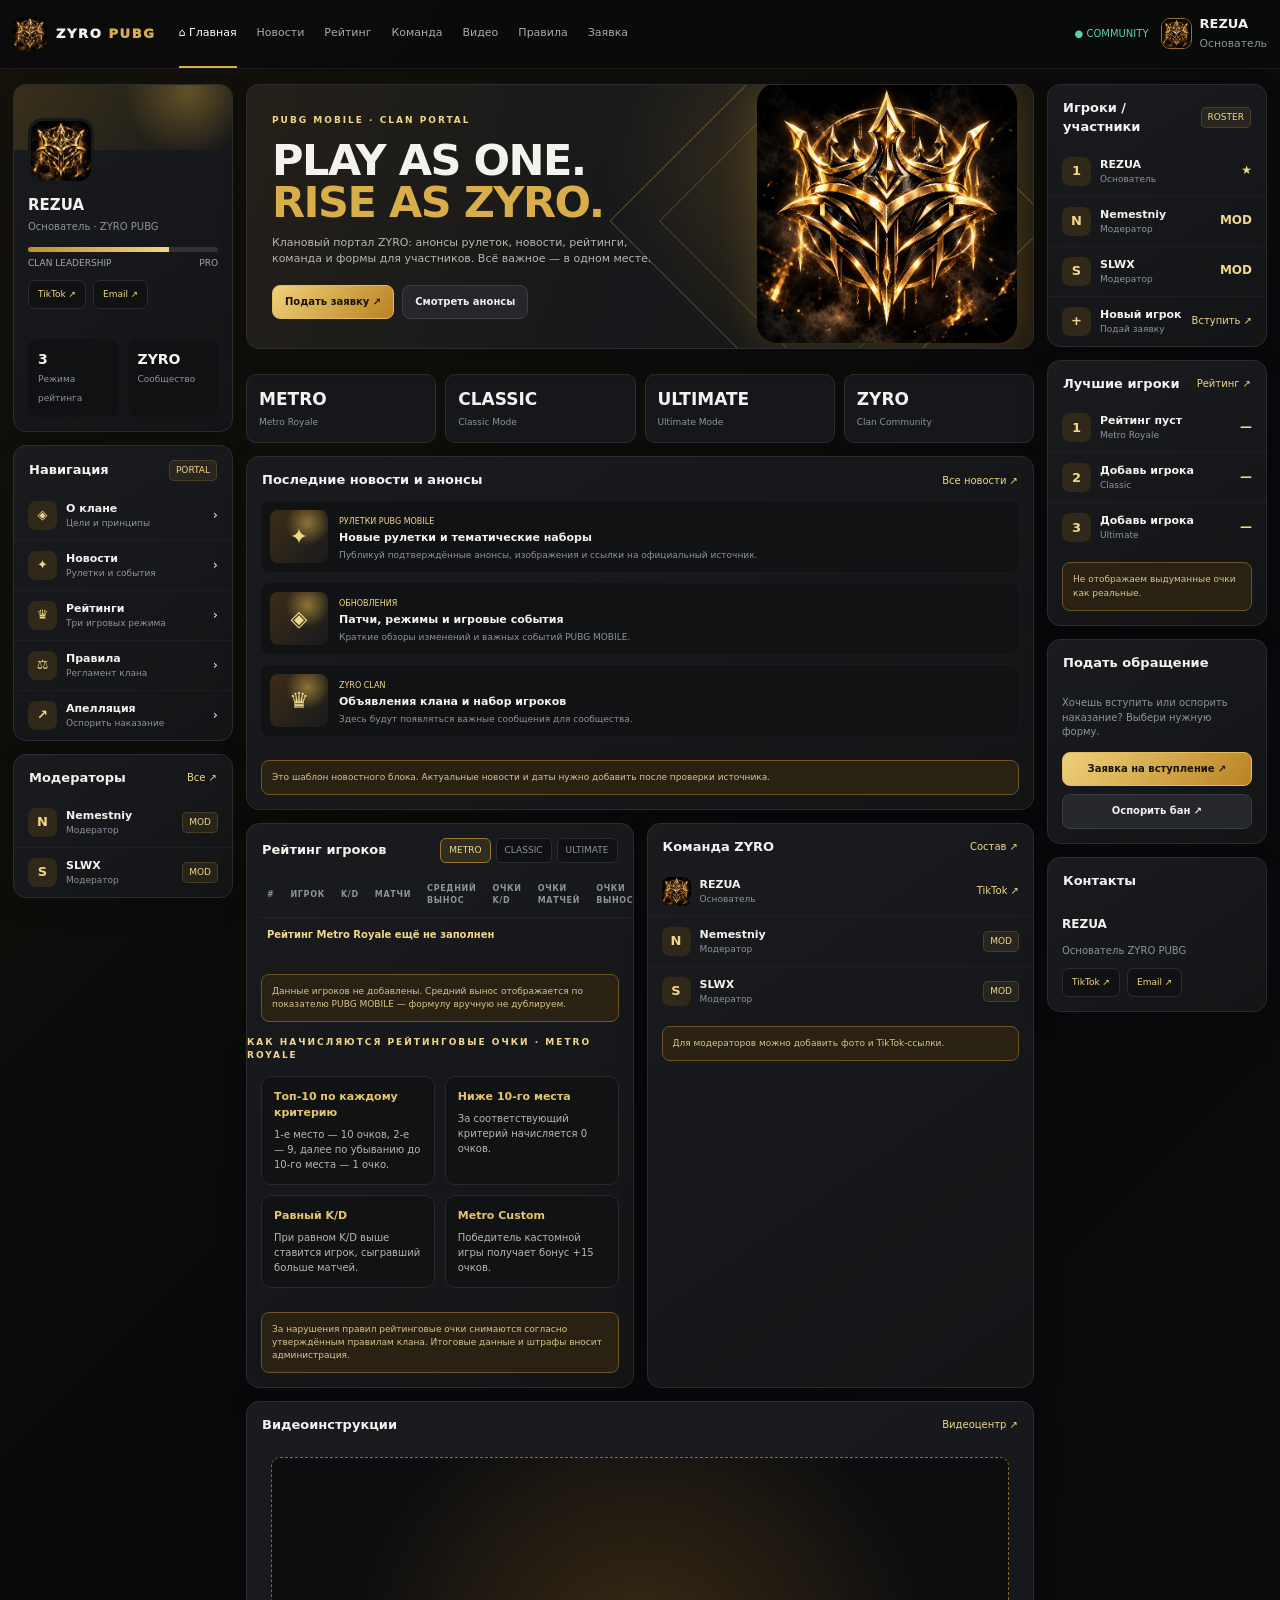
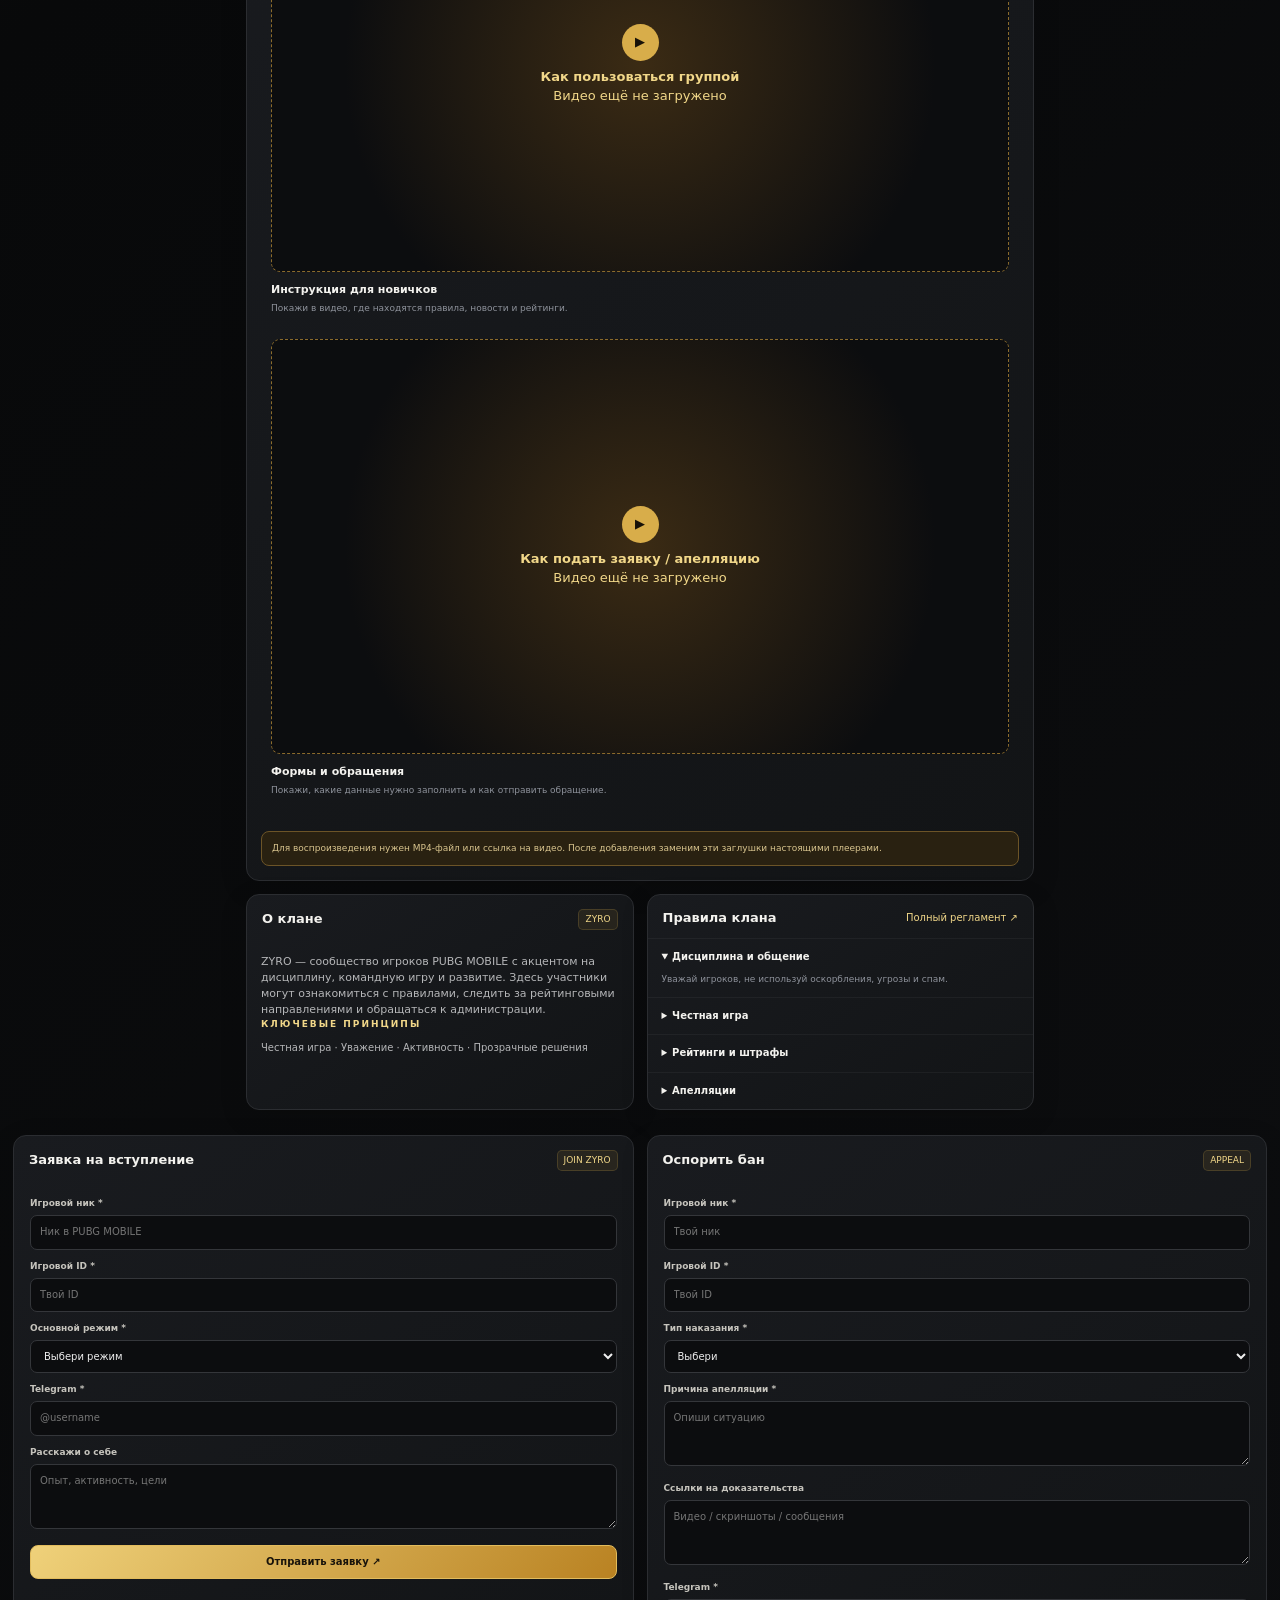
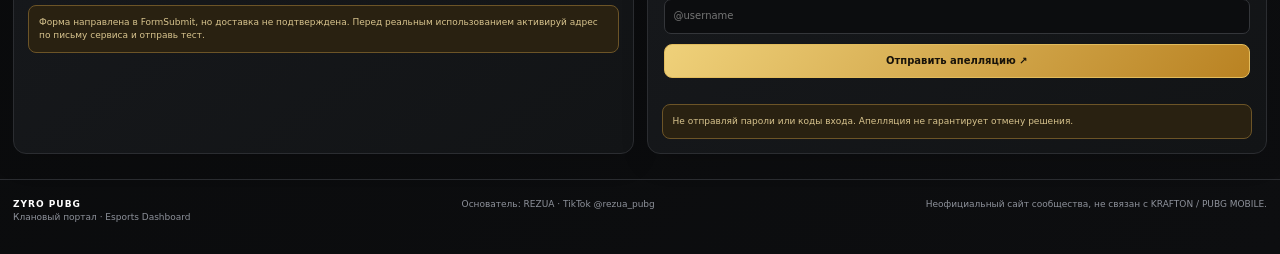
==== index.html @ ef287e51 "Add files via upload" ====
<!doctype html>
<html lang="ru">
<head>
<meta charset="utf-8"><meta name="viewport" content="width=device-width, initial-scale=1"><meta name="theme-color" content="#0a0b0c">
<title>ZYRO PUBG — Esports Portal</title>
<style>
:root{--bg:#090a0b;--panel:#141619;--panel2:#1b1d21;--line:#2b2d31;--gold:#d8ad4a;--gold2:#f1d789;--text:#f3f2ee;--muted:#8e929b;--green:#5fd0a0;--red:#e65b4e;--r:13px}
*{box-sizing:border-box}body{margin:0;background:linear-gradient(135deg,#15120b,#08090a 35%,#0d0e10);color:var(--text);font:13px/1.45 Inter,system-ui,-apple-system,"Segoe UI",sans-serif}a{color:inherit;text-decoration:none}button,input,select,textarea{font:inherit}.wrap{width:min(1440px,calc(100% - 26px));margin:auto}
header{position:sticky;top:0;z-index:10;background:#0a0b0bf0;border-bottom:1px solid #ffffff12;backdrop-filter:blur(15px)}.top{min-height:67px;display:flex;align-items:center;gap:23px}.brand{display:flex;align-items:center;gap:9px;font-weight:1000;letter-spacing:1.6px;white-space:nowrap}.brand img{width:34px;height:34px;object-fit:cover;border-radius:9px}.brand em{font-style:normal;color:var(--gold)}nav{display:flex;gap:20px;flex:1;align-items:center;overflow:auto}nav a{font-size:11px;color:#a8abb1;white-space:nowrap;padding:25px 0;border-bottom:2px solid transparent}nav a.active,nav a:hover{color:#fff;border-color:var(--gold)}.top-right{display:flex;gap:12px;align-items:center;white-space:nowrap}.online{color:var(--green);font-size:10px}.user-mini{display:flex;align-items:center;gap:8px}.mini-avatar{width:31px;height:31px;border-radius:9px;object-fit:cover;border:1px solid #92712d}
.layout{display:grid;grid-template-columns:220px minmax(0,1fr) 220px;gap:13px;padding:15px 0 25px;align-items:start}.col{display:grid;gap:13px;min-width:0}.panel{background:linear-gradient(145deg,#191b1f,#121416);border:1px solid var(--line);border-radius:var(--r);overflow:hidden;box-shadow:0 8px 28px #0002}.panel-head{display:flex;align-items:center;justify-content:space-between;gap:8px;padding:14px 15px 10px}.panel-head h2{font-size:13px;margin:0;font-weight:850}.panel-head a,.tiny-link{font-size:10px;color:var(--gold2)}.pad{padding:14px}
.profile-cover{height:65px;background:radial-gradient(circle at 80% 10%,#c59a3c66,transparent 35%),linear-gradient(120deg,#39301b,#171819);position:relative}.profile-avatar{width:66px;height:66px;object-fit:cover;border:3px solid #171819;border-radius:15px;margin-top:-32px;position:relative;margin-left:14px}.profile-name{padding:5px 14px 0}.profile-name h2{margin:0;font-size:15px}.profile-name p{margin:3px 0;color:var(--muted);font-size:10px}.levelbar{height:5px;background:#303238;border-radius:9px;margin:13px 0 5px;overflow:hidden}.levelbar span{display:block;width:74%;height:100%;background:linear-gradient(90deg,#c28c29,#f3d67c)}.levelrow{display:flex;justify-content:space-between;font-size:9px;color:#a6a8ae}.mini-stats{display:grid;grid-template-columns:1fr 1fr;gap:9px;margin-top:16px}.mini-stat{background:#101113;border-radius:9px;padding:10px}.mini-stat strong{display:block;font-size:14px}.mini-stat span{font-size:9px;color:var(--muted)}.side-list{display:grid;gap:0}.side-item{display:flex;align-items:center;gap:9px;padding:10px 14px;border-top:1px solid #ffffff09}.side-item:first-child{border-top:0}.side-item .avatar{width:29px;height:29px;border-radius:8px;object-fit:cover;background:#30291a;display:grid;place-items:center;color:var(--gold2);font-weight:900;flex-shrink:0}.side-item .info{min-width:0;flex:1}.side-item b{display:block;font-size:11px;overflow:hidden;text-overflow:ellipsis}.side-item small{display:block;font-size:9px;color:var(--muted)}.score{font-weight:900;color:var(--gold2);font-size:12px}.pill{font-size:9px;padding:3px 6px;border-radius:5px;background:#d8ad4a17;border:1px solid #d8ad4a30;color:var(--gold2);white-space:nowrap}
.hero{position:relative;min-height:265px;overflow:hidden;background:radial-gradient(circle at 70% 30%,#6c501f70,transparent 33%),linear-gradient(110deg,#242019,#15171a 55%,#211a0f);display:flex;align-items:stretch}.hero:before{content:"";position:absolute;width:310px;height:310px;border:1px solid #e3bf5d50;transform:rotate(45deg);right:6%;top:-20px}.hero:after{content:"";position:absolute;width:230px;height:230px;border:1px solid #e3bf5d35;transform:rotate(45deg);right:12%;top:20px}.hero-copy{padding:25px;position:relative;z-index:2;width:58%;align-self:center}.eyebrow{color:var(--gold2);font-size:9px;font-weight:900;letter-spacing:2px;text-transform:uppercase}.hero h1{font-size:clamp(27px,3.5vw,43px);line-height:.98;letter-spacing:-1.5px;margin:12px 0}.hero h1 span{color:var(--gold)}.hero p{max-width:390px;color:#b7b6b1;font-size:11px}.hero-art{position:absolute;right:2%;top:50%;transform:translateY(-50%);width:38%;max-width:260px;aspect-ratio:1;z-index:1}.hero-art img{width:100%;height:100%;object-fit:cover;border-radius:20px;mix-blend-mode:screen;filter:drop-shadow(0 0 20px #d8ad4a35)}.actions{display:flex;gap:8px;flex-wrap:wrap;margin-top:18px}.btn{display:inline-flex;justify-content:center;align-items:center;border:1px solid #e2bc5d;background:linear-gradient(130deg,#efd17a,#b98222);color:#18130a;border-radius:8px;padding:9px 12px;font-weight:900;font-size:10px;cursor:pointer}.btn.alt{background:#25272a;border-color:#3a3d42;color:#eee}.btn:hover{filter:brightness(1.1)}.feature-strip{display:grid;grid-template-columns:repeat(4,1fr);gap:9px;margin-top:12px}.feature{padding:12px;background:#15171a;border:1px solid var(--line);border-radius:10px}.feature strong{display:block;font-size:17px}.feature span{font-size:9px;color:var(--muted)}
.section-grid{display:grid;grid-template-columns:1fr 1fr;gap:13px}.news-list{display:grid;gap:9px;padding:0 13px 13px}.news-row{display:flex;gap:11px;align-items:center;background:#101214;border:1px solid #ffffff08;border-radius:10px;padding:9px}.news-thumb{width:58px;height:53px;border-radius:8px;background:radial-gradient(circle at 65% 25%,#e1b84d88,transparent 40%),linear-gradient(135deg,#3b2d16,#191a1d);display:grid;place-items:center;color:var(--gold2);font-size:22px;flex-shrink:0}.news-row h3{font-size:11px;margin:0 0 3px}.news-row p{font-size:9px;color:var(--muted);margin:0}.news-row small{font-size:8px;color:var(--gold2)}
.table-wrap{overflow:auto;padding:0 12px 12px}table{width:100%;border-collapse:collapse;min-width:400px}th,td{text-align:left;padding:10px 8px;border-bottom:1px solid #ffffff0b;font-size:10px}th{color:var(--muted);font-size:8px;text-transform:uppercase;letter-spacing:.7px;font-weight:800}td{color:#dddcd7}tr:last-child td{border:0}.gold{color:var(--gold2);font-weight:900}.tabs{display:flex;gap:5px}.tab{border:1px solid var(--line);border-radius:6px;background:#101113;color:var(--muted);padding:5px 8px;font-size:9px;cursor:pointer}.tab.active{background:#d8ad4a20;color:var(--gold2);border-color:#9c772d}
.progress{height:4px;border-radius:10px;background:#303237;overflow:hidden;margin-top:7px}.progress span{display:block;height:100%;background:var(--gold)}.video-card{padding:12px}.video-placeholder{aspect-ratio:16/9;border-radius:9px;background:radial-gradient(circle at center,#3b2b14,#0c0d0f 70%);border:1px dashed #8b6b2c;display:flex;flex-direction:column;align-items:center;justify-content:center;color:var(--gold2);margin-bottom:10px}.play{width:37px;height:37px;border-radius:50%;display:grid;place-items:center;background:var(--gold);color:#171108;margin-bottom:7px}.video-card h3{font-size:11px;margin:0 0 4px}.video-card p{font-size:9px;color:var(--muted);margin:0}
.forms-grid{display:grid;grid-template-columns:1fr 1fr;gap:13px}.form{padding:16px}.form h3{font-size:15px;margin:0 0 5px}.form>p{font-size:10px;color:var(--muted);margin:0 0 13px}.field{margin-bottom:10px}.field label{display:block;font-size:9px;color:#c6c4bd;font-weight:800;margin-bottom:5px}.field input,.field select,.field textarea{width:100%;background:#0c0d0f;border:1px solid #34363a;border-radius:7px;padding:9px;color:#eee;font-size:10px;outline:none}.field textarea{min-height:65px;resize:vertical}.field input:focus,.field select:focus,.field textarea:focus{border-color:var(--gold)}.note{margin:10px 14px 14px;padding:10px;border:1px solid #6c5427;background:#292111;color:#d8c48e;border-radius:8px;font-size:9px}.rules details{padding:11px 14px;border-top:1px solid #ffffff0b}.rules summary{font-size:10px;font-weight:800;cursor:pointer}.rules details p{font-size:9px;color:var(--muted);margin:8px 0 0}.socials{display:flex;gap:7px;flex-wrap:wrap;margin-top:10px}.socials a{border:1px solid var(--line);background:#101113;padding:7px 9px;border-radius:7px;font-size:9px;color:var(--gold2)}footer{border-top:1px solid var(--line);padding:18px 0 30px;color:var(--muted);font-size:9px}.foot{display:flex;justify-content:space-between;gap:12px;flex-wrap:wrap}
@media(max-width:1050px){.layout{grid-template-columns:190px minmax(0,1fr)}.right-col{grid-column:1/-1;grid-template-columns:repeat(3,1fr)}.right-col .panel{min-width:0}.top{gap:13px}nav{gap:13px}.top-right .online{display:none}}
@media(max-width:760px){.wrap{width:calc(100% - 18px)}.top{min-height:59px;flex-wrap:wrap;gap:8px;padding:8px 0}.brand img{width:31px;height:31px}nav{order:3;flex-basis:100%;gap:16px}nav a{padding:7px 0}.top-right{margin-left:auto}.layout{grid-template-columns:1fr;padding-top:9px}.left-col{grid-template-columns:1fr 1fr}.left-col .panel:first-child{grid-column:1/-1}.main-col{grid-row:1}.left-col{grid-row:2}.right-col{grid-column:auto;grid-template-columns:1fr 1fr}.hero{min-height:245px}.hero-copy{width:70%;padding:18px}.hero-art{right:-2%;width:38%}.hero p{font-size:10px}.hero h1{font-size:30px}.feature-strip{grid-template-columns:repeat(2,1fr)}.section-grid,.forms-grid{grid-template-columns:1fr}.section-grid .panel{min-width:0}.metrics{grid-template-columns:1fr 1fr}}
@media(max-width:480px){.left-col,.right-col{grid-template-columns:1fr}.left-col .panel:first-child{grid-column:auto}.hero{min-height:260px}.hero-copy{width:75%;padding:15px}.hero-art{width:42%;right:-7%;opacity:.82}.hero h1{font-size:27px}.actions .btn{font-size:9px;padding:8px}.feature{padding:10px}.top-right .user-mini span{display:none}}

.rating-rules{display:grid;grid-template-columns:repeat(2,minmax(0,1fr));gap:10px;padding:14px}
.rule-item{background:#111214;border:1px solid #292929;border-radius:10px;padding:12px;display:flex;flex-direction:column;gap:6px}
.rule-item b{font-size:11px;color:#e5c66e}
.rule-item span{font-size:10px;line-height:1.5;color:#b5b6b8}
@media(max-width:650px){.rating-rules{grid-template-columns:1fr}.table-wrap table{min-width:900px}}
</style>
</head>
<body>
<header><div class="wrap top">
<a class="brand" href="#home"><img src="zyro-emblem.jpeg" alt="ZYRO"><span>ZYRO <em>PUBG</em></span></a>
<nav><a class="active" href="#home">⌂ Главная</a><a href="#news">Новости</a><a href="#ratings">Рейтинг</a><a href="#team">Команда</a><a href="#videos">Видео</a><a href="#rules">Правила</a><a href="#join">Заявка</a></nav>
<div class="top-right"><span class="online">● COMMUNITY</span><div class="user-mini"><img class="mini-avatar" src="zyro-emblem.jpeg" alt=""><span><b>REZUA</b><br><small style="color:var(--muted)">Основатель</small></span></div></div>
</div></header>
<div class="wrap layout">
<aside class="col left-col">
<div class="panel">
<div class="profile-cover"></div><img class="profile-avatar" src="zyro-emblem.jpeg" alt="REZUA"><div class="profile-name"><h2>REZUA</h2><p>Основатель · ZYRO PUBG</p><div class="levelbar"><span></span></div><div class="levelrow"><span>CLAN LEADERSHIP</span><span>PRO</span></div><div class="socials"><a href="https://www.tiktok.com/@rezua_pubg" target="_blank" rel="noopener">TikTok ↗</a><a href="mailto:rezik.tiktok@gmail.com">Email ↗</a></div></div>
<div class="pad"><div class="mini-stats"><div class="mini-stat"><strong>3</strong><span>Режима рейтинга</span></div><div class="mini-stat"><strong>ZYRO</strong><span>Сообщество</span></div></div></div>
</div>
<div class="panel"><div class="panel-head"><h2>Навигация</h2><span class="pill">PORTAL</span></div><div class="side-list">
<a class="side-item" href="#about"><span class="avatar">◈</span><span class="info"><b>О клане</b><small>Цели и принципы</small></span>›</a>
<a class="side-item" href="#news"><span class="avatar">✦</span><span class="info"><b>Новости</b><small>Рулетки и события</small></span>›</a>
<a class="side-item" href="#ratings"><span class="avatar">♛</span><span class="info"><b>Рейтинги</b><small>Три игровых режима</small></span>›</a>
<a class="side-item" href="#rules"><span class="avatar">⚖</span><span class="info"><b>Правила</b><small>Регламент клана</small></span>›</a>
<a class="side-item" href="#appeal"><span class="avatar">↗</span><span class="info"><b>Апелляция</b><small>Оспорить наказание</small></span>›</a>
</div></div>
<div class="panel"><div class="panel-head"><h2>Модераторы</h2><a href="#team">Все ↗</a></div><div class="side-list">
<div class="side-item"><div class="avatar">N</div><div class="info"><b>Nemestniy</b><small>Модератор</small></div><span class="pill">MOD</span></div>
<div class="side-item"><div class="avatar">S</div><div class="info"><b>SLWX</b><small>Модератор</small></div><span class="pill">MOD</span></div>
</div></div>
</aside>

<main class="col main-col">
<section class="panel hero" id="home"><div class="hero-copy"><div class="eyebrow">PUBG MOBILE · CLAN PORTAL</div><h1>PLAY AS ONE.<br><span>RISE AS ZYRO.</span></h1><p>Клановый портал ZYRO: анонсы рулеток, новости, рейтинги, команда и формы для участников. Всё важное — в одном месте.</p><div class="actions"><a class="btn" href="#join">Подать заявку ↗</a><a class="btn alt" href="#news">Смотреть анонсы</a></div></div><div class="hero-art"><img src="zyro-emblem.jpeg" alt="Эмблема ZYRO"></div></section>
<div class="feature-strip"><div class="feature"><strong>METRO</strong><span>Metro Royale</span></div><div class="feature"><strong>CLASSIC</strong><span>Classic Mode</span></div><div class="feature"><strong>ULTIMATE</strong><span>Ultimate Mode</span></div><div class="feature"><strong>ZYRO</strong><span>Clan Community</span></div></div>

<section class="panel" id="news"><div class="panel-head"><h2>Последние новости и анонсы</h2><a href="#news">Все новости ↗</a></div><div class="news-list">
<article class="news-row"><div class="news-thumb">✦</div><div><small>РУЛЕТКИ PUBG MOBILE</small><h3>Новые рулетки и тематические наборы</h3><p>Публикуй подтверждённые анонсы, изображения и ссылки на официальный источник.</p></div></article>
<article class="news-row"><div class="news-thumb">◈</div><div><small>ОБНОВЛЕНИЯ</small><h3>Патчи, режимы и игровые события</h3><p>Краткие обзоры изменений и важных событий PUBG MOBILE.</p></div></article>
<article class="news-row"><div class="news-thumb">♛</div><div><small>ZYRO CLAN</small><h3>Объявления клана и набор игроков</h3><p>Здесь будут появляться важные сообщения для сообщества.</p></div></article>
</div><div class="note">Это шаблон новостного блока. Актуальные новости и даты нужно добавить после проверки источника.</div></section>

<div class="section-grid">
<section class="panel" id="ratings">
<div class="panel-head"><h2>Рейтинг игроков</h2><span class="tabs"><button class="tab active" data-mode="Metro">METRO</button><button class="tab" data-mode="Classic">CLASSIC</button><button class="tab" data-mode="Ultimate">ULTIMATE</button></span></div>
<div class="table-wrap"><table><thead id="rankHead"><tr><th>#</th><th>Игрок</th><th>K/D</th><th>Матчи</th><th>Средний вынос</th><th>Очки K/D</th><th>Очки матчей</th><th>Очки выноса</th><th>Metro Custom</th></tr></thead><tbody id="rankRows"><tr><td class="gold" colspan="9">Рейтинг Metro Royale ещё не заполнен</td></tr></tbody></table></div>
<div class="note" id="rankNote">Данные игроков не добавлены. Средний вынос отображается по показателю PUBG MOBILE — формулу вручную не дублируем.</div>
<div class="line"></div>
<div class="eyebrow">Как начисляются рейтинговые очки · Metro Royale</div>
<div class="rating-rules">
<div class="rule-item"><b>Топ-10 по каждому критерию</b><span>1-е место — 10 очков, 2-е — 9, далее по убыванию до 10-го места — 1 очко.</span></div>
<div class="rule-item"><b>Ниже 10-го места</b><span>За соответствующий критерий начисляется 0 очков.</span></div>
<div class="rule-item"><b>Равный K/D</b><span>При равном K/D выше ставится игрок, сыгравший больше матчей.</span></div>
<div class="rule-item"><b>Metro Custom</b><span>Победитель кастомной игры получает бонус +15 очков.</span></div>
</div>
<div class="note">За нарушения правил рейтинговые очки снимаются согласно утверждённым правилам клана. Итоговые данные и штрафы вносит администрация.</div>
</section>
<section class="panel" id="team"><div class="panel-head"><h2>Команда ZYRO</h2><a href="#team">Состав ↗</a></div><div class="side-list">
<div class="side-item"><img class="avatar" src="zyro-emblem.jpeg" alt=""><div class="info"><b>REZUA</b><small>Основатель</small></div><a class="tiny-link" href="https://www.tiktok.com/@rezua_pubg" target="_blank" rel="noopener">TikTok ↗</a></div>
<div class="side-item"><div class="avatar">N</div><div class="info"><b>Nemestniy</b><small>Модератор</small></div><span class="pill">MOD</span></div>
<div class="side-item"><div class="avatar">S</div><div class="info"><b>SLWX</b><small>Модератор</small></div><span class="pill">MOD</span></div>
</div><div class="note">Для модераторов можно добавить фото и TikTok-ссылки.</div></section>
</div>

<section class="panel" id="videos"><div class="panel-head"><h2>Видеоинструкции</h2><a href="#videos">Видеоцентр ↗</a></div><div class="grid2" style="padding:0 12px 12px">
<div class="video-card"><div class="video-placeholder"><div class="play">▶</div><b>Как пользоваться группой</b><span>Видео ещё не загружено</span></div><h3>Инструкция для новичков</h3><p>Покажи в видео, где находятся правила, новости и рейтинги.</p></div>
<div class="video-card"><div class="video-placeholder"><div class="play">▶</div><b>Как подать заявку / апелляцию</b><span>Видео ещё не загружено</span></div><h3>Формы и обращения</h3><p>Покажи, какие данные нужно заполнить и как отправить обращение.</p></div>
</div><div class="note">Для воспроизведения нужен MP4-файл или ссылка на видео. После добавления заменим эти заглушки настоящими плеерами.</div></section>

<div class="section-grid">
<section class="panel" id="about"><div class="panel-head"><h2>О клане</h2><span class="pill">ZYRO</span></div><div class="pad"><p style="margin:0;color:#b5b6b8;font-size:11px">ZYRO — сообщество игроков PUBG MOBILE с акцентом на дисциплину, командную игру и развитие. Здесь участники могут ознакомиться с правилами, следить за рейтинговыми направлениями и обращаться к администрации.</p><div class="line"></div><div class="eyebrow">Ключевые принципы</div><p style="color:#b5b6b8;font-size:10px">Честная игра · Уважение · Активность · Прозрачные решения</p></div></section>
<section class="panel" id="rules"><div class="panel-head"><h2>Правила клана</h2><a href="#rules">Полный регламент ↗</a></div><div class="rules">
<details open><summary>Дисциплина и общение</summary><p>Уважай игроков, не используй оскорбления, угрозы и спам.</p></details>
<details><summary>Честная игра</summary><p>Запрещены читы, эксплойты и подделка доказательств.</p></details>
<details><summary>Рейтинги и штрафы</summary><p>Снятие очков применяется только согласно утверждённой системе санкций.</p></details>
<details><summary>Апелляции</summary><p>Укажи факты и доказательства. Подача апелляции не гарантирует отмену наказания.</p></details>
</div></section>
</div>
</main>

<aside class="col right-col">
<div class="panel"><div class="panel-head"><h2>Игроки / участники</h2><span class="pill">ROSTER</span></div><div class="side-list">
<div class="side-item"><div class="avatar">1</div><div class="info"><b>REZUA</b><small>Основатель</small></div><span class="score">★</span></div>
<div class="side-item"><div class="avatar">N</div><div class="info"><b>Nemestniy</b><small>Модератор</small></div><span class="score">MOD</span></div>
<div class="side-item"><div class="avatar">S</div><div class="info"><b>SLWX</b><small>Модератор</small></div><span class="score">MOD</span></div>
<div class="side-item"><div class="avatar">+</div><div class="info"><b>Новый игрок</b><small>Подай заявку</small></div><a class="tiny-link" href="#join">Вступить ↗</a></div>
</div></div>
<div class="panel"><div class="panel-head"><h2>Лучшие игроки</h2><a href="#ratings">Рейтинг ↗</a></div><div class="side-list">
<div class="side-item"><div class="avatar">1</div><div class="info"><b>Рейтинг пуст</b><small>Metro Royale</small></div><span class="score">—</span></div>
<div class="side-item"><div class="avatar">2</div><div class="info"><b>Добавь игрока</b><small>Classic</small></div><span class="score">—</span></div>
<div class="side-item"><div class="avatar">3</div><div class="info"><b>Добавь игрока</b><small>Ultimate</small></div><span class="score">—</span></div>
</div><div class="note">Не отображаем выдуманные очки как реальные.</div></div>
<div class="panel"><div class="panel-head"><h2>Подать обращение</h2></div><div class="pad"><p style="color:var(--muted);font-size:10px;margin:0 0 12px">Хочешь вступить или оспорить наказание? Выбери нужную форму.</p><div style="display:grid;gap:8px"><a class="btn" href="#join">Заявка на вступление ↗</a><a class="btn alt" href="#appeal">Оспорить бан ↗</a></div></div></div>
<div class="panel"><div class="panel-head"><h2>Контакты</h2></div><div class="pad"><b style="font-size:12px">REZUA</b><p style="color:var(--muted);font-size:10px">Основатель ZYRO PUBG</p><div class="socials"><a href="https://www.tiktok.com/@rezua_pubg" target="_blank" rel="noopener">TikTok ↗</a><a href="mailto:rezik.tiktok@gmail.com">Email ↗</a></div></div></div>
</aside>
</div>

<div class="wrap" style="padding-bottom:25px">
<div class="forms-grid">
<section class="panel" id="join"><div class="panel-head"><h2>Заявка на вступление</h2><span class="pill">JOIN ZYRO</span></div>
<form class="form" action="https://formsubmit.co/rezik.tiktok@gmail.com" method="POST"><input type="hidden" name="_subject" value="Заявка на вступление — ZYRO PUBG"><input type="hidden" name="_template" value="table"><input type="hidden" name="_captcha" value="true">
<div class="field"><label>Игровой ник *</label><input name="Игровой ник" required placeholder="Ник в PUBG MOBILE"></div><div class="field"><label>Игровой ID *</label><input name="Игровой ID" required placeholder="Твой ID"></div><div class="field"><label>Основной режим *</label><select name="Режим" required><option value="">Выбери режим</option><option>Metro Royale</option><option>Classic</option><option>Ultimate</option><option>Несколько режимов</option></select></div><div class="field"><label>Telegram *</label><input name="Telegram" required placeholder="@username"></div><div class="field"><label>Расскажи о себе</label><textarea name="О себе" placeholder="Опыт, активность, цели"></textarea></div><button class="btn" type="submit" style="width:100%">Отправить заявку ↗</button></form>
<div class="note">Форма направлена в FormSubmit, но доставка не подтверждена. Перед реальным использованием активируй адрес по письму сервиса и отправь тест.</div></section>
<section class="panel" id="appeal"><div class="panel-head"><h2>Оспорить бан</h2><span class="pill">APPEAL</span></div>
<form class="form" action="https://formsubmit.co/rezik.tiktok@gmail.com" method="POST"><input type="hidden" name="_subject" value="Апелляция — ZYRO PUBG"><input type="hidden" name="_template" value="table"><input type="hidden" name="_captcha" value="true">
<div class="field"><label>Игровой ник *</label><input name="Игровой ник" required placeholder="Твой ник"></div><div class="field"><label>Игровой ID *</label><input name="Игровой ID" required placeholder="Твой ID"></div><div class="field"><label>Тип наказания *</label><select name="Наказание" required><option value="">Выбери</option><option>Предупреждение</option><option>Мут</option><option>Временный бан</option><option>Исключение из клана</option><option>Снятие рейтинговых очков</option><option>Другое</option></select></div><div class="field"><label>Причина апелляции *</label><textarea name="Причина" required placeholder="Опиши ситуацию"></textarea></div><div class="field"><label>Ссылки на доказательства</label><textarea name="Доказательства" placeholder="Видео / скриншоты / сообщения"></textarea></div><div class="field"><label>Telegram *</label><input name="Telegram" required placeholder="@username"></div><button class="btn" type="submit" style="width:100%">Отправить апелляцию ↗</button></form>
<div class="note">Не отправляй пароли или коды входа. Апелляция не гарантирует отмену решения.</div></section>
</div>
</div>
<footer><div class="wrap foot"><span><b style="color:#fff;letter-spacing:1px">ZYRO PUBG</b><br>Клановый портал · Esports Dashboard</span><span>Основатель: REZUA · <a href="https://www.tiktok.com/@rezua_pubg">TikTok @rezua_pubg</a></span><span>Неофициальный сайт сообщества, не связан с KRAFTON / PUBG MOBILE.</span></div></footer>
<script>
const modeViews={
Metro:{
head:'<tr><th>#</th><th>Игрок</th><th>K/D</th><th>Матчи</th><th>Средний вынос</th><th>Очки K/D</th><th>Очки матчей</th><th>Очки выноса</th><th>Metro Custom</th></tr>',
empty:'<tr><td class="gold" colspan="9">Рейтинг Metro Royale ещё не заполнен</td></tr>',
note:'Данные игроков не добавлены. Средний вынос отображается по показателю PUBG MOBILE — формулу вручную не дублируем.'
},
Classic:{
head:'<tr><th>#</th><th>Игрок</th><th>Очки</th></tr>',
empty:'<tr><td class="gold">—</td><td>Данные ещё не добавлены</td><td>—</td></tr>',
note:'Рейтинг Classic пока не заполнен. Показываем только подтверждённые данные после внесения администрацией.'
},
Ultimate:{
head:'<tr><th>#</th><th>Игрок</th><th>Очки</th></tr>',
empty:'<tr><td class="gold">—</td><td>Данные ещё не добавлены</td><td>—</td></tr>',
note:'Рейтинг Ultimate пока не заполнен. Показываем только подтверждённые данные после внесения администрацией.'
}};
document.querySelectorAll('[data-mode]').forEach(b=>b.addEventListener('click',()=>{
 document.querySelectorAll('[data-mode]').forEach(x=>x.classList.remove('active'));
 b.classList.add('active');
 const view=modeViews[b.dataset.mode];
 document.getElementById('rankHead').innerHTML=view.head;
 document.getElementById('rankRows').innerHTML=view.empty;
 document.getElementById('rankNote').textContent=view.note;
 const rules=document.querySelector('.rating-rules');
 if(rules) rules.style.display=b.dataset.mode==='Metro'?'grid':'none';
 const ruleTitle=document.querySelector('#ratings .eyebrow');
 if(ruleTitle) ruleTitle.style.display=b.dataset.mode==='Metro'?'block':'none';
}));
document.querySelectorAll('form').forEach(f=>f.addEventListener('submit',e=>{if(!f.checkValidity()){e.preventDefault();f.reportValidity();return}const b=f.querySelector('button[type=submit]');if(b){b.disabled=true;b.textContent='Отправка…'}}));
</script>
</body></html>
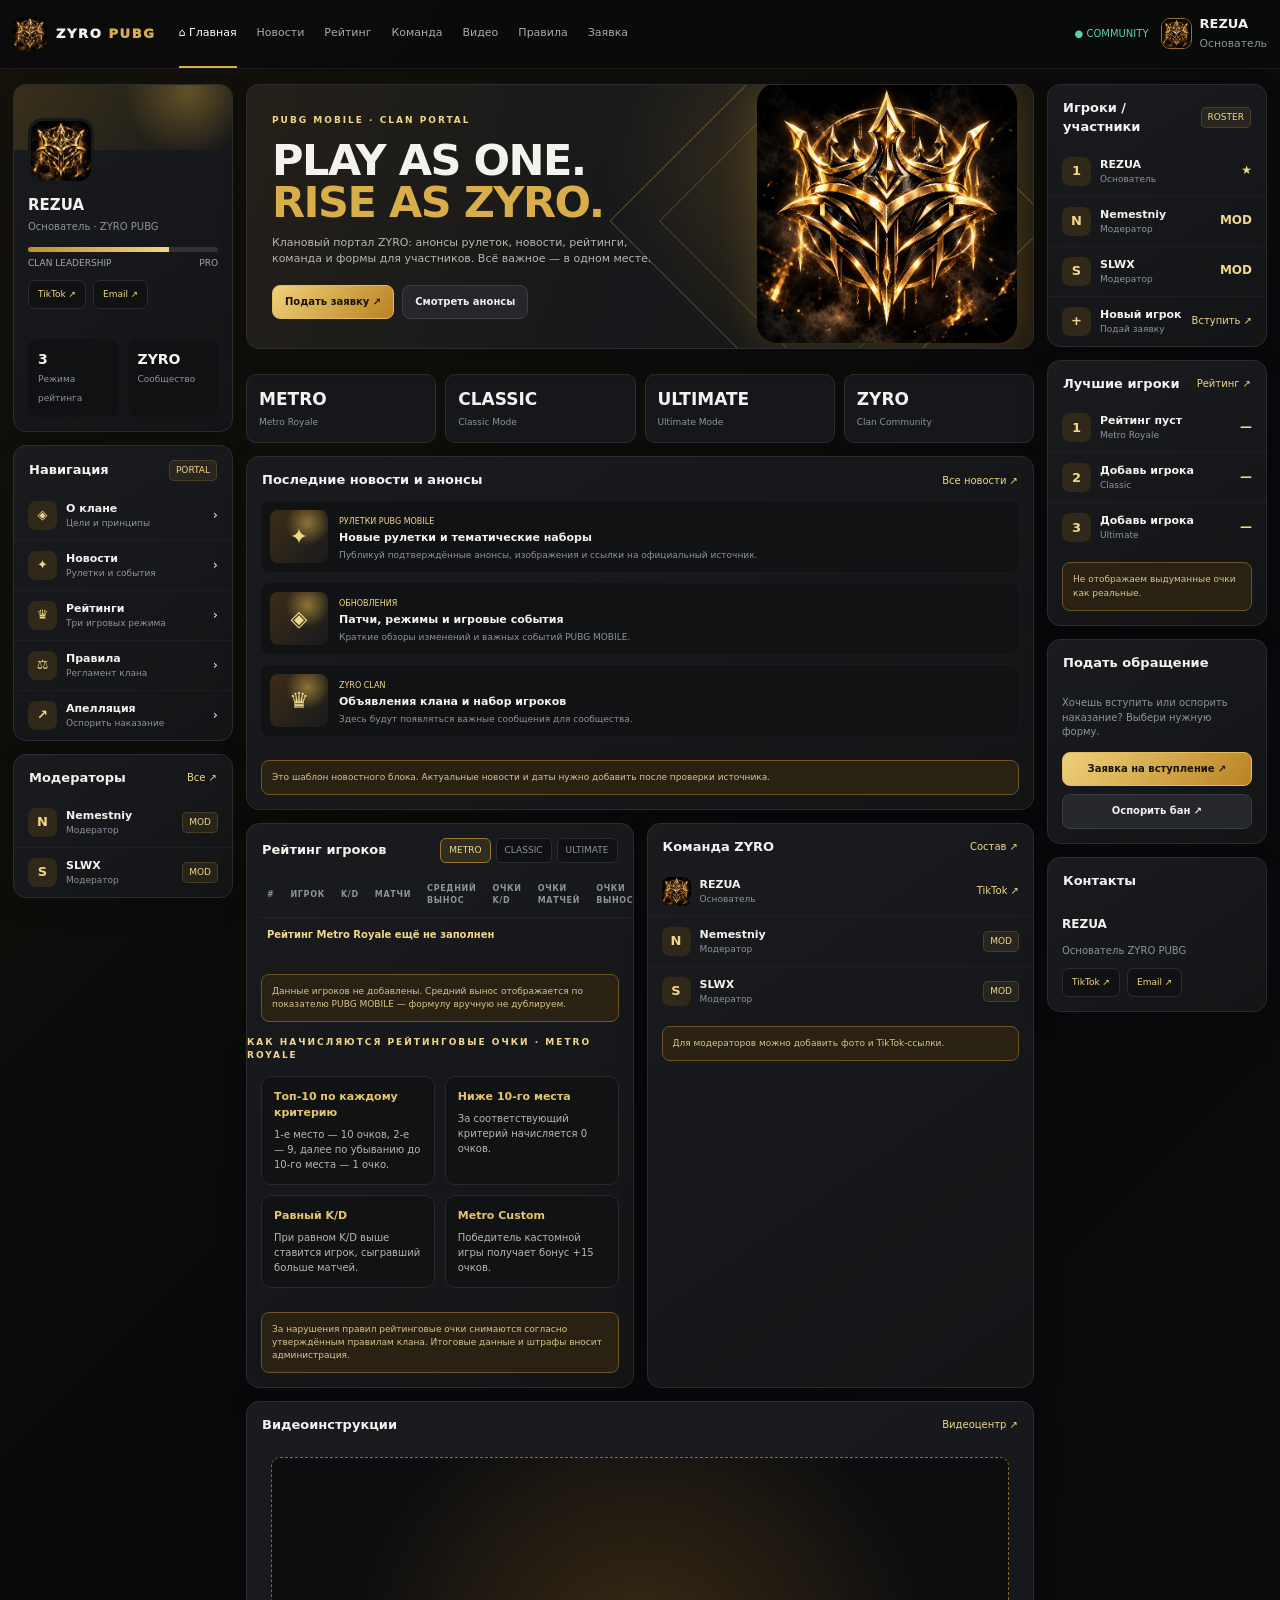
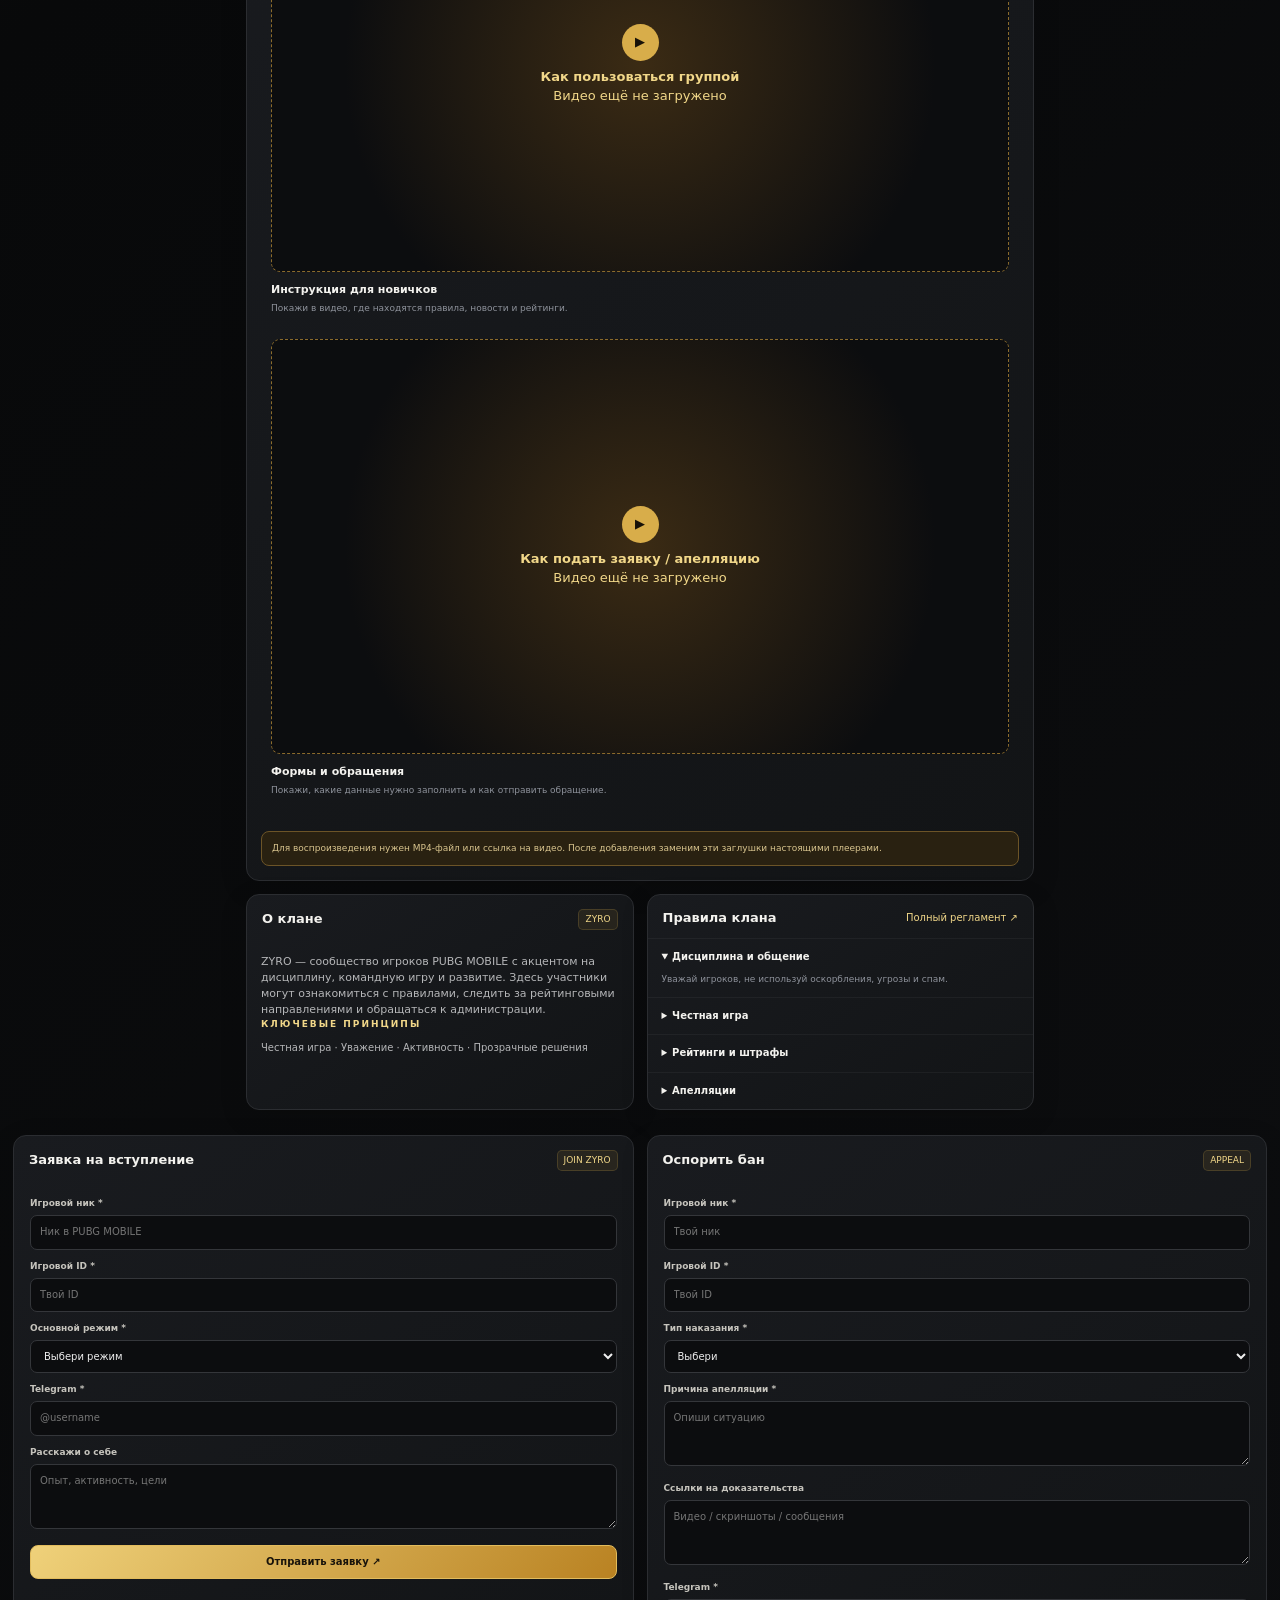
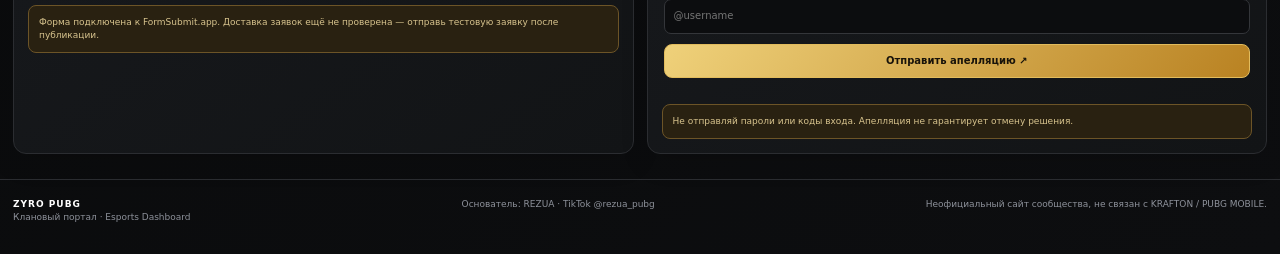
==== commit 65266bd1: "Fix application forms" ====
--- a/index.html
+++ b/index.html
@@ -118,11 +118,11 @@
 <div class="wrap" style="padding-bottom:25px">
 <div class="forms-grid">
 <section class="panel" id="join"><div class="panel-head"><h2>Заявка на вступление</h2><span class="pill">JOIN ZYRO</span></div>
-<form class="form" action="https://formsubmit.co/rezik.tiktok@gmail.com" method="POST"><input type="hidden" name="_subject" value="Заявка на вступление — ZYRO PUBG"><input type="hidden" name="_template" value="table"><input type="hidden" name="_captcha" value="true">
+<form class="form" action="https://formsubmit.app/f/dbnqhfp4nm" method="POST"><input type="hidden" name="_subject" value="Заявка на вступление — ZYRO PUBG"><input type="hidden" name="_template" value="table"><input type="hidden" name="_captcha" value="true">
 <div class="field"><label>Игровой ник *</label><input name="Игровой ник" required placeholder="Ник в PUBG MOBILE"></div><div class="field"><label>Игровой ID *</label><input name="Игровой ID" required placeholder="Твой ID"></div><div class="field"><label>Основной режим *</label><select name="Режим" required><option value="">Выбери режим</option><option>Metro Royale</option><option>Classic</option><option>Ultimate</option><option>Несколько режимов</option></select></div><div class="field"><label>Telegram *</label><input name="Telegram" required placeholder="@username"></div><div class="field"><label>Расскажи о себе</label><textarea name="О себе" placeholder="Опыт, активность, цели"></textarea></div><button class="btn" type="submit" style="width:100%">Отправить заявку ↗</button></form>
-<div class="note">Форма направлена в FormSubmit, но доставка не подтверждена. Перед реальным использованием активируй адрес по письму сервиса и отправь тест.</div></section>
+<div class="note">Форма подключена к FormSubmit.app. Доставка заявок ещё не проверена — отправь тестовую заявку после публикации.</div></section>
 <section class="panel" id="appeal"><div class="panel-head"><h2>Оспорить бан</h2><span class="pill">APPEAL</span></div>
-<form class="form" action="https://formsubmit.co/rezik.tiktok@gmail.com" method="POST"><input type="hidden" name="_subject" value="Апелляция — ZYRO PUBG"><input type="hidden" name="_template" value="table"><input type="hidden" name="_captcha" value="true">
+<form class="form" action="https://formsubmit.app/f/dbnqhfp4nm" method="POST"><input type="hidden" name="_subject" value="Апелляция — ZYRO PUBG"><input type="hidden" name="_template" value="table"><input type="hidden" name="_captcha" value="true">
 <div class="field"><label>Игровой ник *</label><input name="Игровой ник" required placeholder="Твой ник"></div><div class="field"><label>Игровой ID *</label><input name="Игровой ID" required placeholder="Твой ID"></div><div class="field"><label>Тип наказания *</label><select name="Наказание" required><option value="">Выбери</option><option>Предупреждение</option><option>Мут</option><option>Временный бан</option><option>Исключение из клана</option><option>Снятие рейтинговых очков</option><option>Другое</option></select></div><div class="field"><label>Причина апелляции *</label><textarea name="Причина" required placeholder="Опиши ситуацию"></textarea></div><div class="field"><label>Ссылки на доказательства</label><textarea name="Доказательства" placeholder="Видео / скриншоты / сообщения"></textarea></div><div class="field"><label>Telegram *</label><input name="Telegram" required placeholder="@username"></div><button class="btn" type="submit" style="width:100%">Отправить апелляцию ↗</button></form>
 <div class="note">Не отправляй пароли или коды входа. Апелляция не гарантирует отмену решения.</div></section>
 </div>
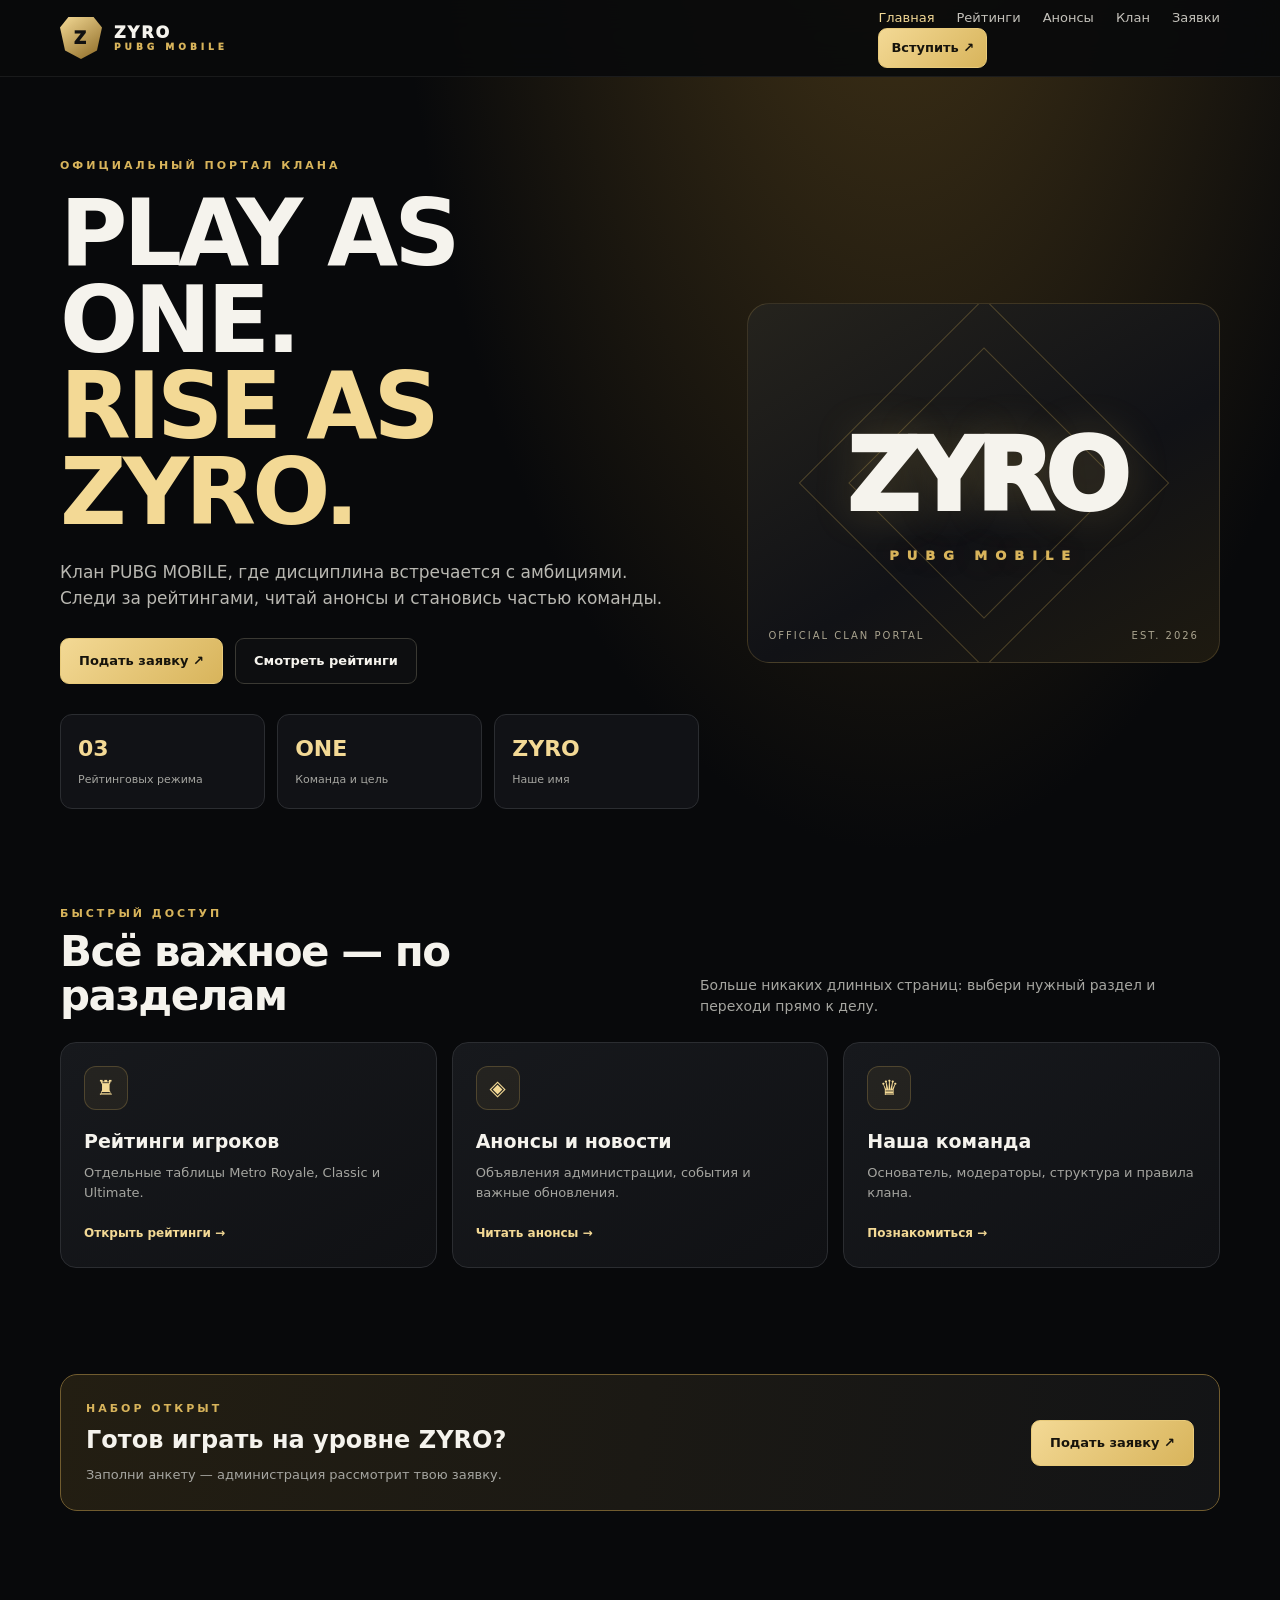
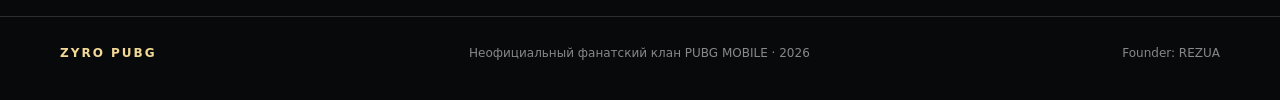
==== commit 0b863d51: "Fix" ====
--- a/index.html
+++ b/index.html
@@ -1,162 +1 @@
-<!doctype html>
-<html lang="ru">
-<head>
-<meta charset="utf-8"><meta name="viewport" content="width=device-width, initial-scale=1"><meta name="theme-color" content="#0a0b0c">
-<title>ZYRO PUBG — Esports Portal</title>
-<style>
-:root{--bg:#090a0b;--panel:#141619;--panel2:#1b1d21;--line:#2b2d31;--gold:#d8ad4a;--gold2:#f1d789;--text:#f3f2ee;--muted:#8e929b;--green:#5fd0a0;--red:#e65b4e;--r:13px}
-*{box-sizing:border-box}body{margin:0;background:linear-gradient(135deg,#15120b,#08090a 35%,#0d0e10);color:var(--text);font:13px/1.45 Inter,system-ui,-apple-system,"Segoe UI",sans-serif}a{color:inherit;text-decoration:none}button,input,select,textarea{font:inherit}.wrap{width:min(1440px,calc(100% - 26px));margin:auto}
-header{position:sticky;top:0;z-index:10;background:#0a0b0bf0;border-bottom:1px solid #ffffff12;backdrop-filter:blur(15px)}.top{min-height:67px;display:flex;align-items:center;gap:23px}.brand{display:flex;align-items:center;gap:9px;font-weight:1000;letter-spacing:1.6px;white-space:nowrap}.brand img{width:34px;height:34px;object-fit:cover;border-radius:9px}.brand em{font-style:normal;color:var(--gold)}nav{display:flex;gap:20px;flex:1;align-items:center;overflow:auto}nav a{font-size:11px;color:#a8abb1;white-space:nowrap;padding:25px 0;border-bottom:2px solid transparent}nav a.active,nav a:hover{color:#fff;border-color:var(--gold)}.top-right{display:flex;gap:12px;align-items:center;white-space:nowrap}.online{color:var(--green);font-size:10px}.user-mini{display:flex;align-items:center;gap:8px}.mini-avatar{width:31px;height:31px;border-radius:9px;object-fit:cover;border:1px solid #92712d}
-.layout{display:grid;grid-template-columns:220px minmax(0,1fr) 220px;gap:13px;padding:15px 0 25px;align-items:start}.col{display:grid;gap:13px;min-width:0}.panel{background:linear-gradient(145deg,#191b1f,#121416);border:1px solid var(--line);border-radius:var(--r);overflow:hidden;box-shadow:0 8px 28px #0002}.panel-head{display:flex;align-items:center;justify-content:space-between;gap:8px;padding:14px 15px 10px}.panel-head h2{font-size:13px;margin:0;font-weight:850}.panel-head a,.tiny-link{font-size:10px;color:var(--gold2)}.pad{padding:14px}
-.profile-cover{height:65px;background:radial-gradient(circle at 80% 10%,#c59a3c66,transparent 35%),linear-gradient(120deg,#39301b,#171819);position:relative}.profile-avatar{width:66px;height:66px;object-fit:cover;border:3px solid #171819;border-radius:15px;margin-top:-32px;position:relative;margin-left:14px}.profile-name{padding:5px 14px 0}.profile-name h2{margin:0;font-size:15px}.profile-name p{margin:3px 0;color:var(--muted);font-size:10px}.levelbar{height:5px;background:#303238;border-radius:9px;margin:13px 0 5px;overflow:hidden}.levelbar span{display:block;width:74%;height:100%;background:linear-gradient(90deg,#c28c29,#f3d67c)}.levelrow{display:flex;justify-content:space-between;font-size:9px;color:#a6a8ae}.mini-stats{display:grid;grid-template-columns:1fr 1fr;gap:9px;margin-top:16px}.mini-stat{background:#101113;border-radius:9px;padding:10px}.mini-stat strong{display:block;font-size:14px}.mini-stat span{font-size:9px;color:var(--muted)}.side-list{display:grid;gap:0}.side-item{display:flex;align-items:center;gap:9px;padding:10px 14px;border-top:1px solid #ffffff09}.side-item:first-child{border-top:0}.side-item .avatar{width:29px;height:29px;border-radius:8px;object-fit:cover;background:#30291a;display:grid;place-items:center;color:var(--gold2);font-weight:900;flex-shrink:0}.side-item .info{min-width:0;flex:1}.side-item b{display:block;font-size:11px;overflow:hidden;text-overflow:ellipsis}.side-item small{display:block;font-size:9px;color:var(--muted)}.score{font-weight:900;color:var(--gold2);font-size:12px}.pill{font-size:9px;padding:3px 6px;border-radius:5px;background:#d8ad4a17;border:1px solid #d8ad4a30;color:var(--gold2);white-space:nowrap}
-.hero{position:relative;min-height:265px;overflow:hidden;background:radial-gradient(circle at 70% 30%,#6c501f70,transparent 33%),linear-gradient(110deg,#242019,#15171a 55%,#211a0f);display:flex;align-items:stretch}.hero:before{content:"";position:absolute;width:310px;height:310px;border:1px solid #e3bf5d50;transform:rotate(45deg);right:6%;top:-20px}.hero:after{content:"";position:absolute;width:230px;height:230px;border:1px solid #e3bf5d35;transform:rotate(45deg);right:12%;top:20px}.hero-copy{padding:25px;position:relative;z-index:2;width:58%;align-self:center}.eyebrow{color:var(--gold2);font-size:9px;font-weight:900;letter-spacing:2px;text-transform:uppercase}.hero h1{font-size:clamp(27px,3.5vw,43px);line-height:.98;letter-spacing:-1.5px;margin:12px 0}.hero h1 span{color:var(--gold)}.hero p{max-width:390px;color:#b7b6b1;font-size:11px}.hero-art{position:absolute;right:2%;top:50%;transform:translateY(-50%);width:38%;max-width:260px;aspect-ratio:1;z-index:1}.hero-art img{width:100%;height:100%;object-fit:cover;border-radius:20px;mix-blend-mode:screen;filter:drop-shadow(0 0 20px #d8ad4a35)}.actions{display:flex;gap:8px;flex-wrap:wrap;margin-top:18px}.btn{display:inline-flex;justify-content:center;align-items:center;border:1px solid #e2bc5d;background:linear-gradient(130deg,#efd17a,#b98222);color:#18130a;border-radius:8px;padding:9px 12px;font-weight:900;font-size:10px;cursor:pointer}.btn.alt{background:#25272a;border-color:#3a3d42;color:#eee}.btn:hover{filter:brightness(1.1)}.feature-strip{display:grid;grid-template-columns:repeat(4,1fr);gap:9px;margin-top:12px}.feature{padding:12px;background:#15171a;border:1px solid var(--line);border-radius:10px}.feature strong{display:block;font-size:17px}.feature span{font-size:9px;color:var(--muted)}
-.section-grid{display:grid;grid-template-columns:1fr 1fr;gap:13px}.news-list{display:grid;gap:9px;padding:0 13px 13px}.news-row{display:flex;gap:11px;align-items:center;background:#101214;border:1px solid #ffffff08;border-radius:10px;padding:9px}.news-thumb{width:58px;height:53px;border-radius:8px;background:radial-gradient(circle at 65% 25%,#e1b84d88,transparent 40%),linear-gradient(135deg,#3b2d16,#191a1d);display:grid;place-items:center;color:var(--gold2);font-size:22px;flex-shrink:0}.news-row h3{font-size:11px;margin:0 0 3px}.news-row p{font-size:9px;color:var(--muted);margin:0}.news-row small{font-size:8px;color:var(--gold2)}
-.table-wrap{overflow:auto;padding:0 12px 12px}table{width:100%;border-collapse:collapse;min-width:400px}th,td{text-align:left;padding:10px 8px;border-bottom:1px solid #ffffff0b;font-size:10px}th{color:var(--muted);font-size:8px;text-transform:uppercase;letter-spacing:.7px;font-weight:800}td{color:#dddcd7}tr:last-child td{border:0}.gold{color:var(--gold2);font-weight:900}.tabs{display:flex;gap:5px}.tab{border:1px solid var(--line);border-radius:6px;background:#101113;color:var(--muted);padding:5px 8px;font-size:9px;cursor:pointer}.tab.active{background:#d8ad4a20;color:var(--gold2);border-color:#9c772d}
-.progress{height:4px;border-radius:10px;background:#303237;overflow:hidden;margin-top:7px}.progress span{display:block;height:100%;background:var(--gold)}.video-card{padding:12px}.video-placeholder{aspect-ratio:16/9;border-radius:9px;background:radial-gradient(circle at center,#3b2b14,#0c0d0f 70%);border:1px dashed #8b6b2c;display:flex;flex-direction:column;align-items:center;justify-content:center;color:var(--gold2);margin-bottom:10px}.play{width:37px;height:37px;border-radius:50%;display:grid;place-items:center;background:var(--gold);color:#171108;margin-bottom:7px}.video-card h3{font-size:11px;margin:0 0 4px}.video-card p{font-size:9px;color:var(--muted);margin:0}
-.forms-grid{display:grid;grid-template-columns:1fr 1fr;gap:13px}.form{padding:16px}.form h3{font-size:15px;margin:0 0 5px}.form>p{font-size:10px;color:var(--muted);margin:0 0 13px}.field{margin-bottom:10px}.field label{display:block;font-size:9px;color:#c6c4bd;font-weight:800;margin-bottom:5px}.field input,.field select,.field textarea{width:100%;background:#0c0d0f;border:1px solid #34363a;border-radius:7px;padding:9px;color:#eee;font-size:10px;outline:none}.field textarea{min-height:65px;resize:vertical}.field input:focus,.field select:focus,.field textarea:focus{border-color:var(--gold)}.note{margin:10px 14px 14px;padding:10px;border:1px solid #6c5427;background:#292111;color:#d8c48e;border-radius:8px;font-size:9px}.rules details{padding:11px 14px;border-top:1px solid #ffffff0b}.rules summary{font-size:10px;font-weight:800;cursor:pointer}.rules details p{font-size:9px;color:var(--muted);margin:8px 0 0}.socials{display:flex;gap:7px;flex-wrap:wrap;margin-top:10px}.socials a{border:1px solid var(--line);background:#101113;padding:7px 9px;border-radius:7px;font-size:9px;color:var(--gold2)}footer{border-top:1px solid var(--line);padding:18px 0 30px;color:var(--muted);font-size:9px}.foot{display:flex;justify-content:space-between;gap:12px;flex-wrap:wrap}
-@media(max-width:1050px){.layout{grid-template-columns:190px minmax(0,1fr)}.right-col{grid-column:1/-1;grid-template-columns:repeat(3,1fr)}.right-col .panel{min-width:0}.top{gap:13px}nav{gap:13px}.top-right .online{display:none}}
-@media(max-width:760px){.wrap{width:calc(100% - 18px)}.top{min-height:59px;flex-wrap:wrap;gap:8px;padding:8px 0}.brand img{width:31px;height:31px}nav{order:3;flex-basis:100%;gap:16px}nav a{padding:7px 0}.top-right{margin-left:auto}.layout{grid-template-columns:1fr;padding-top:9px}.left-col{grid-template-columns:1fr 1fr}.left-col .panel:first-child{grid-column:1/-1}.main-col{grid-row:1}.left-col{grid-row:2}.right-col{grid-column:auto;grid-template-columns:1fr 1fr}.hero{min-height:245px}.hero-copy{width:70%;padding:18px}.hero-art{right:-2%;width:38%}.hero p{font-size:10px}.hero h1{font-size:30px}.feature-strip{grid-template-columns:repeat(2,1fr)}.section-grid,.forms-grid{grid-template-columns:1fr}.section-grid .panel{min-width:0}.metrics{grid-template-columns:1fr 1fr}}
-@media(max-width:480px){.left-col,.right-col{grid-template-columns:1fr}.left-col .panel:first-child{grid-column:auto}.hero{min-height:260px}.hero-copy{width:75%;padding:15px}.hero-art{width:42%;right:-7%;opacity:.82}.hero h1{font-size:27px}.actions .btn{font-size:9px;padding:8px}.feature{padding:10px}.top-right .user-mini span{display:none}}
-
-.rating-rules{display:grid;grid-template-columns:repeat(2,minmax(0,1fr));gap:10px;padding:14px}
-.rule-item{background:#111214;border:1px solid #292929;border-radius:10px;padding:12px;display:flex;flex-direction:column;gap:6px}
-.rule-item b{font-size:11px;color:#e5c66e}
-.rule-item span{font-size:10px;line-height:1.5;color:#b5b6b8}
-@media(max-width:650px){.rating-rules{grid-template-columns:1fr}.table-wrap table{min-width:900px}}
-</style>
-</head>
-<body>
-<header><div class="wrap top">
-<a class="brand" href="#home"><img src="zyro-emblem.jpeg" alt="ZYRO"><span>ZYRO <em>PUBG</em></span></a>
-<nav><a class="active" href="#home">⌂ Главная</a><a href="#news">Новости</a><a href="#ratings">Рейтинг</a><a href="#team">Команда</a><a href="#videos">Видео</a><a href="#rules">Правила</a><a href="#join">Заявка</a></nav>
-<div class="top-right"><span class="online">● COMMUNITY</span><div class="user-mini"><img class="mini-avatar" src="zyro-emblem.jpeg" alt=""><span><b>REZUA</b><br><small style="color:var(--muted)">Основатель</small></span></div></div>
-</div></header>
-<div class="wrap layout">
-<aside class="col left-col">
-<div class="panel">
-<div class="profile-cover"></div><img class="profile-avatar" src="zyro-emblem.jpeg" alt="REZUA"><div class="profile-name"><h2>REZUA</h2><p>Основатель · ZYRO PUBG</p><div class="levelbar"><span></span></div><div class="levelrow"><span>CLAN LEADERSHIP</span><span>PRO</span></div><div class="socials"><a href="https://www.tiktok.com/@rezua_pubg" target="_blank" rel="noopener">TikTok ↗</a><a href="mailto:rezik.tiktok@gmail.com">Email ↗</a></div></div>
-<div class="pad"><div class="mini-stats"><div class="mini-stat"><strong>3</strong><span>Режима рейтинга</span></div><div class="mini-stat"><strong>ZYRO</strong><span>Сообщество</span></div></div></div>
-</div>
-<div class="panel"><div class="panel-head"><h2>Навигация</h2><span class="pill">PORTAL</span></div><div class="side-list">
-<a class="side-item" href="#about"><span class="avatar">◈</span><span class="info"><b>О клане</b><small>Цели и принципы</small></span>›</a>
-<a class="side-item" href="#news"><span class="avatar">✦</span><span class="info"><b>Новости</b><small>Рулетки и события</small></span>›</a>
-<a class="side-item" href="#ratings"><span class="avatar">♛</span><span class="info"><b>Рейтинги</b><small>Три игровых режима</small></span>›</a>
-<a class="side-item" href="#rules"><span class="avatar">⚖</span><span class="info"><b>Правила</b><small>Регламент клана</small></span>›</a>
-<a class="side-item" href="#appeal"><span class="avatar">↗</span><span class="info"><b>Апелляция</b><small>Оспорить наказание</small></span>›</a>
-</div></div>
-<div class="panel"><div class="panel-head"><h2>Модераторы</h2><a href="#team">Все ↗</a></div><div class="side-list">
-<div class="side-item"><div class="avatar">N</div><div class="info"><b>Nemestniy</b><small>Модератор</small></div><span class="pill">MOD</span></div>
-<div class="side-item"><div class="avatar">S</div><div class="info"><b>SLWX</b><small>Модератор</small></div><span class="pill">MOD</span></div>
-</div></div>
-</aside>
-
-<main class="col main-col">
-<section class="panel hero" id="home"><div class="hero-copy"><div class="eyebrow">PUBG MOBILE · CLAN PORTAL</div><h1>PLAY AS ONE.<br><span>RISE AS ZYRO.</span></h1><p>Клановый портал ZYRO: анонсы рулеток, новости, рейтинги, команда и формы для участников. Всё важное — в одном месте.</p><div class="actions"><a class="btn" href="#join">Подать заявку ↗</a><a class="btn alt" href="#news">Смотреть анонсы</a></div></div><div class="hero-art"><img src="zyro-emblem.jpeg" alt="Эмблема ZYRO"></div></section>
-<div class="feature-strip"><div class="feature"><strong>METRO</strong><span>Metro Royale</span></div><div class="feature"><strong>CLASSIC</strong><span>Classic Mode</span></div><div class="feature"><strong>ULTIMATE</strong><span>Ultimate Mode</span></div><div class="feature"><strong>ZYRO</strong><span>Clan Community</span></div></div>
-
-<section class="panel" id="news"><div class="panel-head"><h2>Последние новости и анонсы</h2><a href="#news">Все новости ↗</a></div><div class="news-list">
-<article class="news-row"><div class="news-thumb">✦</div><div><small>РУЛЕТКИ PUBG MOBILE</small><h3>Новые рулетки и тематические наборы</h3><p>Публикуй подтверждённые анонсы, изображения и ссылки на официальный источник.</p></div></article>
-<article class="news-row"><div class="news-thumb">◈</div><div><small>ОБНОВЛЕНИЯ</small><h3>Патчи, режимы и игровые события</h3><p>Краткие обзоры изменений и важных событий PUBG MOBILE.</p></div></article>
-<article class="news-row"><div class="news-thumb">♛</div><div><small>ZYRO CLAN</small><h3>Объявления клана и набор игроков</h3><p>Здесь будут появляться важные сообщения для сообщества.</p></div></article>
-</div><div class="note">Это шаблон новостного блока. Актуальные новости и даты нужно добавить после проверки источника.</div></section>
-
-<div class="section-grid">
-<section class="panel" id="ratings">
-<div class="panel-head"><h2>Рейтинг игроков</h2><span class="tabs"><button class="tab active" data-mode="Metro">METRO</button><button class="tab" data-mode="Classic">CLASSIC</button><button class="tab" data-mode="Ultimate">ULTIMATE</button></span></div>
-<div class="table-wrap"><table><thead id="rankHead"><tr><th>#</th><th>Игрок</th><th>K/D</th><th>Матчи</th><th>Средний вынос</th><th>Очки K/D</th><th>Очки матчей</th><th>Очки выноса</th><th>Metro Custom</th></tr></thead><tbody id="rankRows"><tr><td class="gold" colspan="9">Рейтинг Metro Royale ещё не заполнен</td></tr></tbody></table></div>
-<div class="note" id="rankNote">Данные игроков не добавлены. Средний вынос отображается по показателю PUBG MOBILE — формулу вручную не дублируем.</div>
-<div class="line"></div>
-<div class="eyebrow">Как начисляются рейтинговые очки · Metro Royale</div>
-<div class="rating-rules">
-<div class="rule-item"><b>Топ-10 по каждому критерию</b><span>1-е место — 10 очков, 2-е — 9, далее по убыванию до 10-го места — 1 очко.</span></div>
-<div class="rule-item"><b>Ниже 10-го места</b><span>За соответствующий критерий начисляется 0 очков.</span></div>
-<div class="rule-item"><b>Равный K/D</b><span>При равном K/D выше ставится игрок, сыгравший больше матчей.</span></div>
-<div class="rule-item"><b>Metro Custom</b><span>Победитель кастомной игры получает бонус +15 очков.</span></div>
-</div>
-<div class="note">За нарушения правил рейтинговые очки снимаются согласно утверждённым правилам клана. Итоговые данные и штрафы вносит администрация.</div>
-</section>
-<section class="panel" id="team"><div class="panel-head"><h2>Команда ZYRO</h2><a href="#team">Состав ↗</a></div><div class="side-list">
-<div class="side-item"><img class="avatar" src="zyro-emblem.jpeg" alt=""><div class="info"><b>REZUA</b><small>Основатель</small></div><a class="tiny-link" href="https://www.tiktok.com/@rezua_pubg" target="_blank" rel="noopener">TikTok ↗</a></div>
-<div class="side-item"><div class="avatar">N</div><div class="info"><b>Nemestniy</b><small>Модератор</small></div><span class="pill">MOD</span></div>
-<div class="side-item"><div class="avatar">S</div><div class="info"><b>SLWX</b><small>Модератор</small></div><span class="pill">MOD</span></div>
-</div><div class="note">Для модераторов можно добавить фото и TikTok-ссылки.</div></section>
-</div>
-
-<section class="panel" id="videos"><div class="panel-head"><h2>Видеоинструкции</h2><a href="#videos">Видеоцентр ↗</a></div><div class="grid2" style="padding:0 12px 12px">
-<div class="video-card"><div class="video-placeholder"><div class="play">▶</div><b>Как пользоваться группой</b><span>Видео ещё не загружено</span></div><h3>Инструкция для новичков</h3><p>Покажи в видео, где находятся правила, новости и рейтинги.</p></div>
-<div class="video-card"><div class="video-placeholder"><div class="play">▶</div><b>Как подать заявку / апелляцию</b><span>Видео ещё не загружено</span></div><h3>Формы и обращения</h3><p>Покажи, какие данные нужно заполнить и как отправить обращение.</p></div>
-</div><div class="note">Для воспроизведения нужен MP4-файл или ссылка на видео. После добавления заменим эти заглушки настоящими плеерами.</div></section>
-
-<div class="section-grid">
-<section class="panel" id="about"><div class="panel-head"><h2>О клане</h2><span class="pill">ZYRO</span></div><div class="pad"><p style="margin:0;color:#b5b6b8;font-size:11px">ZYRO — сообщество игроков PUBG MOBILE с акцентом на дисциплину, командную игру и развитие. Здесь участники могут ознакомиться с правилами, следить за рейтинговыми направлениями и обращаться к администрации.</p><div class="line"></div><div class="eyebrow">Ключевые принципы</div><p style="color:#b5b6b8;font-size:10px">Честная игра · Уважение · Активность · Прозрачные решения</p></div></section>
-<section class="panel" id="rules"><div class="panel-head"><h2>Правила клана</h2><a href="#rules">Полный регламент ↗</a></div><div class="rules">
-<details open><summary>Дисциплина и общение</summary><p>Уважай игроков, не используй оскорбления, угрозы и спам.</p></details>
-<details><summary>Честная игра</summary><p>Запрещены читы, эксплойты и подделка доказательств.</p></details>
-<details><summary>Рейтинги и штрафы</summary><p>Снятие очков применяется только согласно утверждённой системе санкций.</p></details>
-<details><summary>Апелляции</summary><p>Укажи факты и доказательства. Подача апелляции не гарантирует отмену наказания.</p></details>
-</div></section>
-</div>
-</main>
-
-<aside class="col right-col">
-<div class="panel"><div class="panel-head"><h2>Игроки / участники</h2><span class="pill">ROSTER</span></div><div class="side-list">
-<div class="side-item"><div class="avatar">1</div><div class="info"><b>REZUA</b><small>Основатель</small></div><span class="score">★</span></div>
-<div class="side-item"><div class="avatar">N</div><div class="info"><b>Nemestniy</b><small>Модератор</small></div><span class="score">MOD</span></div>
-<div class="side-item"><div class="avatar">S</div><div class="info"><b>SLWX</b><small>Модератор</small></div><span class="score">MOD</span></div>
-<div class="side-item"><div class="avatar">+</div><div class="info"><b>Новый игрок</b><small>Подай заявку</small></div><a class="tiny-link" href="#join">Вступить ↗</a></div>
-</div></div>
-<div class="panel"><div class="panel-head"><h2>Лучшие игроки</h2><a href="#ratings">Рейтинг ↗</a></div><div class="side-list">
-<div class="side-item"><div class="avatar">1</div><div class="info"><b>Рейтинг пуст</b><small>Metro Royale</small></div><span class="score">—</span></div>
-<div class="side-item"><div class="avatar">2</div><div class="info"><b>Добавь игрока</b><small>Classic</small></div><span class="score">—</span></div>
-<div class="side-item"><div class="avatar">3</div><div class="info"><b>Добавь игрока</b><small>Ultimate</small></div><span class="score">—</span></div>
-</div><div class="note">Не отображаем выдуманные очки как реальные.</div></div>
-<div class="panel"><div class="panel-head"><h2>Подать обращение</h2></div><div class="pad"><p style="color:var(--muted);font-size:10px;margin:0 0 12px">Хочешь вступить или оспорить наказание? Выбери нужную форму.</p><div style="display:grid;gap:8px"><a class="btn" href="#join">Заявка на вступление ↗</a><a class="btn alt" href="#appeal">Оспорить бан ↗</a></div></div></div>
-<div class="panel"><div class="panel-head"><h2>Контакты</h2></div><div class="pad"><b style="font-size:12px">REZUA</b><p style="color:var(--muted);font-size:10px">Основатель ZYRO PUBG</p><div class="socials"><a href="https://www.tiktok.com/@rezua_pubg" target="_blank" rel="noopener">TikTok ↗</a><a href="mailto:rezik.tiktok@gmail.com">Email ↗</a></div></div></div>
-</aside>
-</div>
-
-<div class="wrap" style="padding-bottom:25px">
-<div class="forms-grid">
-<section class="panel" id="join"><div class="panel-head"><h2>Заявка на вступление</h2><span class="pill">JOIN ZYRO</span></div>
-<form class="form" action="https://formsubmit.app/f/dbnqhfp4nm" method="POST"><input type="hidden" name="_subject" value="Заявка на вступление — ZYRO PUBG"><input type="hidden" name="_template" value="table"><input type="hidden" name="_captcha" value="true">
-<div class="field"><label>Игровой ник *</label><input name="Игровой ник" required placeholder="Ник в PUBG MOBILE"></div><div class="field"><label>Игровой ID *</label><input name="Игровой ID" required placeholder="Твой ID"></div><div class="field"><label>Основной режим *</label><select name="Режим" required><option value="">Выбери режим</option><option>Metro Royale</option><option>Classic</option><option>Ultimate</option><option>Несколько режимов</option></select></div><div class="field"><label>Telegram *</label><input name="Telegram" required placeholder="@username"></div><div class="field"><label>Расскажи о себе</label><textarea name="О себе" placeholder="Опыт, активность, цели"></textarea></div><button class="btn" type="submit" style="width:100%">Отправить заявку ↗</button></form>
-<div class="note">Форма подключена к FormSubmit.app. Доставка заявок ещё не проверена — отправь тестовую заявку после публикации.</div></section>
-<section class="panel" id="appeal"><div class="panel-head"><h2>Оспорить бан</h2><span class="pill">APPEAL</span></div>
-<form class="form" action="https://formsubmit.app/f/dbnqhfp4nm" method="POST"><input type="hidden" name="_subject" value="Апелляция — ZYRO PUBG"><input type="hidden" name="_template" value="table"><input type="hidden" name="_captcha" value="true">
-<div class="field"><label>Игровой ник *</label><input name="Игровой ник" required placeholder="Твой ник"></div><div class="field"><label>Игровой ID *</label><input name="Игровой ID" required placeholder="Твой ID"></div><div class="field"><label>Тип наказания *</label><select name="Наказание" required><option value="">Выбери</option><option>Предупреждение</option><option>Мут</option><option>Временный бан</option><option>Исключение из клана</option><option>Снятие рейтинговых очков</option><option>Другое</option></select></div><div class="field"><label>Причина апелляции *</label><textarea name="Причина" required placeholder="Опиши ситуацию"></textarea></div><div class="field"><label>Ссылки на доказательства</label><textarea name="Доказательства" placeholder="Видео / скриншоты / сообщения"></textarea></div><div class="field"><label>Telegram *</label><input name="Telegram" required placeholder="@username"></div><button class="btn" type="submit" style="width:100%">Отправить апелляцию ↗</button></form>
-<div class="note">Не отправляй пароли или коды входа. Апелляция не гарантирует отмену решения.</div></section>
-</div>
-</div>
-<footer><div class="wrap foot"><span><b style="color:#fff;letter-spacing:1px">ZYRO PUBG</b><br>Клановый портал · Esports Dashboard</span><span>Основатель: REZUA · <a href="https://www.tiktok.com/@rezua_pubg">TikTok @rezua_pubg</a></span><span>Неофициальный сайт сообщества, не связан с KRAFTON / PUBG MOBILE.</span></div></footer>
-<script>
-const modeViews={
-Metro:{
-head:'<tr><th>#</th><th>Игрок</th><th>K/D</th><th>Матчи</th><th>Средний вынос</th><th>Очки K/D</th><th>Очки матчей</th><th>Очки выноса</th><th>Metro Custom</th></tr>',
-empty:'<tr><td class="gold" colspan="9">Рейтинг Metro Royale ещё не заполнен</td></tr>',
-note:'Данные игроков не добавлены. Средний вынос отображается по показателю PUBG MOBILE — формулу вручную не дублируем.'
-},
-Classic:{
-head:'<tr><th>#</th><th>Игрок</th><th>Очки</th></tr>',
-empty:'<tr><td class="gold">—</td><td>Данные ещё не добавлены</td><td>—</td></tr>',
-note:'Рейтинг Classic пока не заполнен. Показываем только подтверждённые данные после внесения администрацией.'
-},
-Ultimate:{
-head:'<tr><th>#</th><th>Игрок</th><th>Очки</th></tr>',
-empty:'<tr><td class="gold">—</td><td>Данные ещё не добавлены</td><td>—</td></tr>',
-note:'Рейтинг Ultimate пока не заполнен. Показываем только подтверждённые данные после внесения администрацией.'
-}};
-document.querySelectorAll('[data-mode]').forEach(b=>b.addEventListener('click',()=>{
- document.querySelectorAll('[data-mode]').forEach(x=>x.classList.remove('active'));
- b.classList.add('active');
- const view=modeViews[b.dataset.mode];
- document.getElementById('rankHead').innerHTML=view.head;
- document.getElementById('rankRows').innerHTML=view.empty;
- document.getElementById('rankNote').textContent=view.note;
- const rules=document.querySelector('.rating-rules');
- if(rules) rules.style.display=b.dataset.mode==='Metro'?'grid':'none';
- const ruleTitle=document.querySelector('#ratings .eyebrow');
- if(ruleTitle) ruleTitle.style.display=b.dataset.mode==='Metro'?'block':'none';
-}));
-document.querySelectorAll('form').forEach(f=>f.addEventListener('submit',e=>{if(!f.checkValidity()){e.preventDefault();f.reportValidity();return}const b=f.querySelector('button[type=submit]');if(b){b.disabled=true;b.textContent='Отправка…'}}));
-</script>
-</body></html>+<!doctype html><html lang="ru"><head><meta charset="utf-8"><meta name="viewport" content="width=device-width,initial-scale=1"><meta name="theme-color" content="#08090b"><meta name="description" content="ZYRO PUBG — клан PUBG MOBILE. Новости, рейтинги, команда и заявки."><title>ZYRO PUBG — Главная</title><link rel="stylesheet" href="style.css"></head><body><header class="topbar"><div class="wrap nav"><a class="brand" href="index.html"><span class="logo">Z</span><span>ZYRO<small>PUBG MOBILE</small></span></a><div class="nav-right"><nav><a class="active" href="index.html">Главная</a><a href="ratings.html">Рейтинги</a><a href="news.html">Анонсы</a><a href="clan.html">Клан</a><a href="apply.html">Заявки</a></nav><a class="btn small" href="apply.html">Вступить ↗</a></div></div></header><main><section class="hero"><div class="wrap hero-grid"><div><div class="eyebrow">Официальный портал клана</div><h1>PLAY AS ONE.<br><span>RISE AS ZYRO.</span></h1><p class="lead">Клан PUBG MOBILE, где дисциплина встречается с амбициями. Следи за рейтингами, читай анонсы и становись частью команды.</p><div class="actions"><a class="btn" href="apply.html">Подать заявку ↗</a><a class="btn ghost" href="ratings.html">Смотреть рейтинги</a></div><div class="stats"><div class="stat"><strong>03</strong><span>Рейтинговых режима</span></div><div class="stat"><strong>ONE</strong><span>Команда и цель</span></div><div class="stat"><strong>ZYRO</strong><span>Наше имя</span></div></div></div><div class="visual"><div class="crest">ZYRO<small>PUBG MOBILE</small></div><div class="visual-label"><span>Official clan portal</span><span>Est. 2026</span></div></div></div></section><section class="section"><div class="wrap"><div class="section-head"><div><div class="eyebrow">Быстрый доступ</div><h2>Всё важное — по разделам</h2></div><p>Больше никаких длинных страниц: выбери нужный раздел и переходи прямо к делу.</p></div><div class="grid3"><a class="card" href="ratings.html"><div class="icon">♜</div><h3>Рейтинги игроков</h3><p>Отдельные таблицы Metro Royale, Classic и Ultimate.</p><span class="text-link">Открыть рейтинги →</span></a><a class="card" href="news.html"><div class="icon">◈</div><h3>Анонсы и новости</h3><p>Объявления администрации, события и важные обновления.</p><span class="text-link">Читать анонсы →</span></a><a class="card" href="clan.html"><div class="icon">♛</div><h3>Наша команда</h3><p>Основатель, модераторы, структура и правила клана.</p><span class="text-link">Познакомиться →</span></a></div></div></section><section class="section"><div class="wrap"><div class="banner"><div><div class="eyebrow">Набор открыт</div><h3>Готов играть на уровне ZYRO?</h3><p>Заполни анкету — администрация рассмотрит твою заявку.</p></div><a class="btn" href="apply.html">Подать заявку ↗</a></div></div></section></main><footer><div class="wrap foot"><strong>ZYRO PUBG</strong><span>Неофициальный фанатский клан PUBG MOBILE · 2026</span><span>Founder: REZUA</span></div></footer></body></html>
--- a/style.css
+++ b/style.css
@@ -0,0 +1 @@
+:root{--bg:#08090b;--panel:#121418;--panel2:#191c21;--line:#2b2d31;--gold:#d8b45b;--gold2:#f3d995;--text:#f5f3ed;--muted:#a5a5a0;--green:#83d7ad}*{box-sizing:border-box}html{scroll-behavior:smooth}body{margin:0;background:radial-gradient(ellipse at 70% -15%,#473718 0,transparent 40%),var(--bg);color:var(--text);font:16px/1.55 Inter,system-ui,-apple-system,BlinkMacSystemFont,"Segoe UI",sans-serif}a{color:inherit;text-decoration:none}.wrap{width:min(1160px,calc(100% - 34px));margin:auto}.topbar{border-bottom:1px solid #ffffff12;background:#090a0bed;position:sticky;top:0;z-index:10;backdrop-filter:blur(16px)}.nav{min-height:76px;display:flex;align-items:center;justify-content:space-between;gap:22px}.brand{display:flex;align-items:center;gap:12px;font-weight:950;letter-spacing:2px}.logo{width:42px;height:42px;display:grid;place-items:center;background:linear-gradient(145deg,var(--gold2),#8c6924);color:#111;clip-path:polygon(20% 0,80% 0,100% 25%,88% 80%,50% 100%,12% 80%,0 25%);font-weight:1000;font-size:17px}.brand small{display:block;color:var(--gold);font-size:9px;letter-spacing:4px;margin-top:-4px}nav{display:flex;align-items:center;gap:22px;flex-wrap:wrap}nav a{font-size:13px;color:#c4c2bb;transition:.2s}nav a:hover,nav a.active{color:var(--gold2)}.btn{display:inline-flex;align-items:center;justify-content:center;gap:8px;background:linear-gradient(135deg,var(--gold2),var(--gold));color:#17140c;border:1px solid #e8ca7a;border-radius:9px;padding:12px 18px;font-weight:850;font-size:13px;cursor:pointer;transition:.2s}.btn:hover{filter:brightness(1.08);transform:translateY(-1px)}.btn.ghost{background:#ffffff05;color:var(--text);border-color:#3a3933}.btn.small{padding:9px 12px}.eyebrow{font-size:11px;text-transform:uppercase;letter-spacing:3px;color:var(--gold);font-weight:900}.hero{padding:80px 0 50px}.hero-grid{display:grid;grid-template-columns:1.15fr .85fr;gap:48px;align-items:center}.hero h1{font-size:clamp(48px,8vw,92px);letter-spacing:-4px;line-height:.94;margin:17px 0 22px}.hero h1 span{color:var(--gold2)}.lead{color:#b8b7b1;font-size:17px;max-width:610px}.actions{display:flex;gap:12px;flex-wrap:wrap;margin-top:26px}.visual{min-height:360px;position:relative;overflow:hidden;border:1px solid #a68a4b45;border-radius:22px;background:linear-gradient(150deg,#25231d,#111216 58%,#1e1a10);display:grid;place-items:center}.visual:before,.visual:after{content:"";position:absolute;width:260px;height:260px;border:1px solid #d8b45b45;transform:rotate(45deg)}.visual:after{width:190px;height:190px}.crest{z-index:1;font-size:clamp(65px,8vw,100px);font-weight:1000;letter-spacing:-8px;text-shadow:0 0 42px #d8b45b38}.crest small{display:block;text-align:center;font-size:13px;letter-spacing:8px;color:var(--gold);margin-top:-8px}.visual-label{position:absolute;bottom:18px;left:20px;right:20px;display:flex;justify-content:space-between;color:#aaa48f;font-size:10px;letter-spacing:2px;text-transform:uppercase}.stats{display:grid;grid-template-columns:repeat(3,1fr);gap:12px;margin-top:30px}.stat{border:1px solid var(--line);background:#111216;padding:17px;border-radius:12px}.stat strong{display:block;font-size:22px;color:var(--gold2)}.stat span{color:var(--muted);font-size:11px}.section{padding:46px 0 60px}.section-head{display:flex;align-items:end;justify-content:space-between;gap:18px;margin-bottom:24px}.section-head h2{font-size:clamp(28px,4vw,42px);line-height:1.05;letter-spacing:-1.5px;margin:8px 0 0}.section-head p{max-width:520px;color:var(--muted);font-size:14px;margin:0}.grid3{display:grid;grid-template-columns:repeat(3,1fr);gap:15px}.card{border:1px solid var(--line);background:linear-gradient(145deg,#17191d,#101114);border-radius:16px;padding:23px;transition:.22s}.card:hover{border-color:#8f763f;transform:translateY(-3px)}.icon{width:44px;height:44px;display:grid;place-items:center;border:1px solid #d8b45b3d;background:#d8b45b12;border-radius:12px;color:var(--gold2);font-size:21px;margin-bottom:17px}.card h3{margin:0 0 7px;font-size:19px}.card p{color:var(--muted);font-size:13px;margin:0 0 16px}.text-link{color:var(--gold2);font-weight:800;font-size:12px}.banner{border:1px solid #715c2f;background:linear-gradient(100deg,#231e12,#131416);border-radius:17px;padding:25px;display:flex;align-items:center;justify-content:space-between;gap:22px}.banner h3{margin:5px 0;font-size:24px}.banner p{color:var(--muted);margin:0;font-size:13px}.pagehead{padding:55px 0 30px;border-bottom:1px solid #ffffff0d}.pagehead h1{font-size:clamp(38px,6vw,65px);line-height:1;margin:12px 0}.pagehead p{color:var(--muted);max-width:650px}.tabs{display:flex;gap:8px;flex-wrap:wrap;margin:20px 0}.tab{background:#141518;border:1px solid #333;color:#bbb;padding:10px 15px;border-radius:8px;cursor:pointer;font-weight:750;font-size:12px}.tab.active{background:#d8b45b18;color:var(--gold2);border-color:#a68a4b}.table-wrap{overflow:auto;border:1px solid var(--line);border-radius:14px;background:#111216}table{width:100%;border-collapse:collapse;min-width:600px}th,td{text-align:left;padding:15px 18px;border-bottom:1px solid #ffffff0b;font-size:13px}th{color:var(--gold);font-size:10px;text-transform:uppercase;letter-spacing:1.5px;background:#17181a}td{color:#d8d6d0}tbody tr:last-child td{border-bottom:0}.rank{color:var(--gold2);font-weight:950}.player{display:flex;align-items:center;gap:10px;font-weight:800}.avatar{width:32px;height:32px;border-radius:9px;background:linear-gradient(145deg,#6b572a,#222);display:grid;place-items:center;color:#f4d98b;font-size:11px}.muted{color:var(--muted)}.news-grid{display:grid;grid-template-columns:repeat(3,1fr);gap:16px}.news-card{overflow:hidden;border:1px solid var(--line);border-radius:15px;background:var(--panel)}.news-art{height:150px;display:grid;place-items:center;background:linear-gradient(135deg,#302817,#111216);color:var(--gold2);font-size:35px;border-bottom:1px solid var(--line)}.news-body{padding:20px}.tag{font-size:10px;letter-spacing:1.5px;color:var(--gold);font-weight:900;text-transform:uppercase}.news-body h3{font-size:19px;margin:8px 0}.news-body p{font-size:13px;color:var(--muted)}.date{font-size:11px;color:#777}.roster{display:grid;grid-template-columns:repeat(4,1fr);gap:14px}.member{border:1px solid var(--line);border-radius:15px;padding:20px;background:linear-gradient(145deg,#17191d,#101114)}.member .avatar{width:55px;height:55px;font-size:17px;margin-bottom:14px}.member h3{margin:0 0 3px}.member p{margin:0;color:var(--muted);font-size:12px}.role{display:inline-block;margin-top:12px;padding:5px 8px;border-radius:5px;background:#d8b45b14;color:var(--gold2);font-size:9px;letter-spacing:1px;text-transform:uppercase}.forms-grid{display:grid;grid-template-columns:1fr 1fr;gap:17px}.form-card{background:linear-gradient(145deg,#17191d,#101114);border:1px solid var(--line);border-radius:16px;padding:24px}.form-card h2{margin:5px 0;font-size:24px}.form-card>p{color:var(--muted);font-size:13px;margin:0 0 20px}.field{margin-bottom:13px}.field label{display:block;color:#d2d0c8;font-size:12px;font-weight:750;margin-bottom:6px}.field input,.field select,.field textarea{width:100%;background:#0b0c0e;border:1px solid #353630;border-radius:8px;padding:12px;color:#fff;font:inherit;font-size:13px}.field textarea{min-height:100px;resize:vertical}.form-note{font-size:11px;color:#888;margin-top:12px}.faq{display:grid;grid-template-columns:1fr 1fr;gap:12px}.faq details{background:#141518;border:1px solid var(--line);border-radius:11px;padding:16px}.faq summary{font-weight:800;cursor:pointer}.faq p{color:var(--muted);font-size:13px;margin-bottom:0}footer{border-top:1px solid var(--line);padding:27px 0 38px;color:#888;font-size:12px;margin-top:45px}.foot{display:flex;justify-content:space-between;gap:15px;flex-wrap:wrap}.foot strong{color:var(--gold2);letter-spacing:2px}.mobile-menu{display:none}@media(max-width:850px){.hero-grid{grid-template-columns:1fr}.visual{min-height:280px}.grid3,.news-grid{grid-template-columns:1fr 1fr}.roster{grid-template-columns:repeat(2,1fr)}nav{gap:11px}nav a{font-size:12px}}@media(max-width:600px){.nav{padding:12px 0;align-items:flex-start;flex-direction:column}.nav-right{display:flex;align-items:center;justify-content:space-between;width:100%}nav{gap:13px}.hero{padding-top:48px}.hero h1{letter-spacing:-2px}.grid3,.news-grid,.forms-grid,.faq{grid-template-columns:1fr}.roster{grid-template-columns:1fr 1fr}.stats{gap:7px}.stat{padding:12px}.stat strong{font-size:18px}.banner{align-items:flex-start;flex-direction:column}.section{padding:34px 0 45px}.pagehead{padding-top:40px}} 
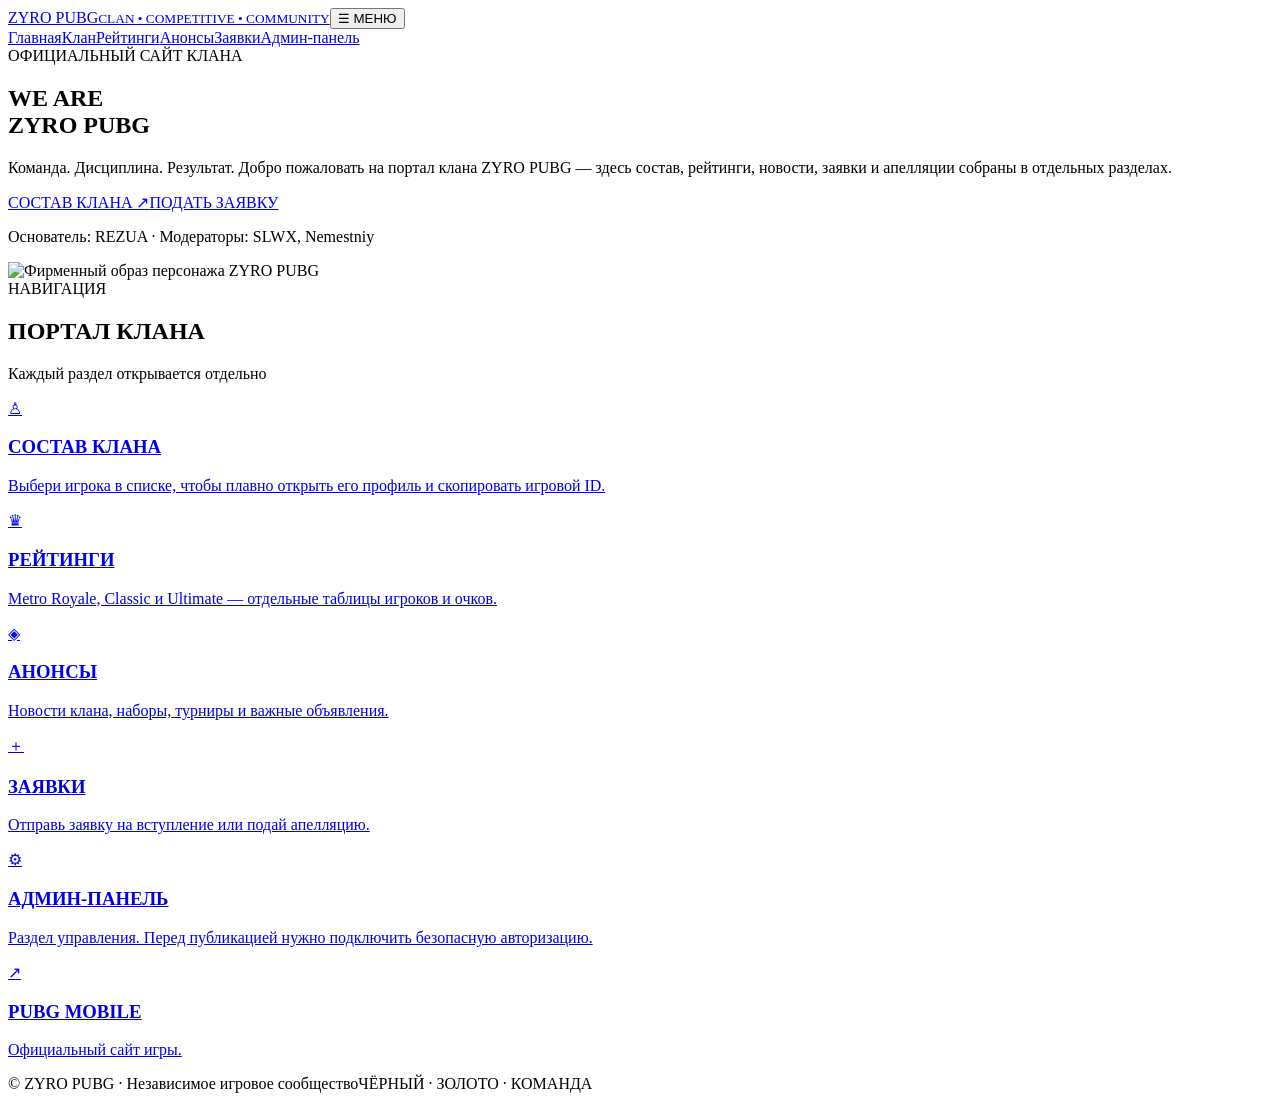
==== commit 94cd943f: "Fix" ====
--- a/index.html
+++ b/index.html
@@ -1 +1 @@
-<!doctype html><html lang="ru"><head><meta charset="utf-8"><meta name="viewport" content="width=device-width,initial-scale=1"><meta name="theme-color" content="#08090b"><meta name="description" content="ZYRO PUBG — клан PUBG MOBILE. Новости, рейтинги, команда и заявки."><title>ZYRO PUBG — Главная</title><link rel="stylesheet" href="style.css"></head><body><header class="topbar"><div class="wrap nav"><a class="brand" href="index.html"><span class="logo">Z</span><span>ZYRO<small>PUBG MOBILE</small></span></a><div class="nav-right"><nav><a class="active" href="index.html">Главная</a><a href="ratings.html">Рейтинги</a><a href="news.html">Анонсы</a><a href="clan.html">Клан</a><a href="apply.html">Заявки</a></nav><a class="btn small" href="apply.html">Вступить ↗</a></div></div></header><main><section class="hero"><div class="wrap hero-grid"><div><div class="eyebrow">Официальный портал клана</div><h1>PLAY AS ONE.<br><span>RISE AS ZYRO.</span></h1><p class="lead">Клан PUBG MOBILE, где дисциплина встречается с амбициями. Следи за рейтингами, читай анонсы и становись частью команды.</p><div class="actions"><a class="btn" href="apply.html">Подать заявку ↗</a><a class="btn ghost" href="ratings.html">Смотреть рейтинги</a></div><div class="stats"><div class="stat"><strong>03</strong><span>Рейтинговых режима</span></div><div class="stat"><strong>ONE</strong><span>Команда и цель</span></div><div class="stat"><strong>ZYRO</strong><span>Наше имя</span></div></div></div><div class="visual"><div class="crest">ZYRO<small>PUBG MOBILE</small></div><div class="visual-label"><span>Official clan portal</span><span>Est. 2026</span></div></div></div></section><section class="section"><div class="wrap"><div class="section-head"><div><div class="eyebrow">Быстрый доступ</div><h2>Всё важное — по разделам</h2></div><p>Больше никаких длинных страниц: выбери нужный раздел и переходи прямо к делу.</p></div><div class="grid3"><a class="card" href="ratings.html"><div class="icon">♜</div><h3>Рейтинги игроков</h3><p>Отдельные таблицы Metro Royale, Classic и Ultimate.</p><span class="text-link">Открыть рейтинги →</span></a><a class="card" href="news.html"><div class="icon">◈</div><h3>Анонсы и новости</h3><p>Объявления администрации, события и важные обновления.</p><span class="text-link">Читать анонсы →</span></a><a class="card" href="clan.html"><div class="icon">♛</div><h3>Наша команда</h3><p>Основатель, модераторы, структура и правила клана.</p><span class="text-link">Познакомиться →</span></a></div></div></section><section class="section"><div class="wrap"><div class="banner"><div><div class="eyebrow">Набор открыт</div><h3>Готов играть на уровне ZYRO?</h3><p>Заполни анкету — администрация рассмотрит твою заявку.</p></div><a class="btn" href="apply.html">Подать заявку ↗</a></div></div></section></main><footer><div class="wrap foot"><strong>ZYRO PUBG</strong><span>Неофициальный фанатский клан PUBG MOBILE · 2026</span><span>Founder: REZUA</span></div></footer></body></html>
+<!doctype html><html lang="ru"><head><meta charset="utf-8"><meta name="viewport" content="width=device-width,initial-scale=1"><meta name="theme-color" content="#080909"><title>Главная — ZYRO PUBG</title><meta name="description" content="Официальный сайт клана ZYRO PUBG"><link rel="stylesheet" href="assets/style.css"><script src="assets/config.js"></script><script defer src="assets/site.js"></script></head><body><div class="topline"></div><header><div class="wrap nav"><a class="brand" href="index.html">ZYRO PUBG<small>CLAN • COMPETITIVE • COMMUNITY</small></a><button class="menu-btn" aria-label="Открыть меню">☰ МЕНЮ</button><nav class="navlinks"><a href="index.html" class="active">Главная</a><a href="clan.html" class="">Клан</a><a href="ratings.html" class="">Рейтинги</a><a href="news.html" class="">Анонсы</a><a href="apply.html" class="">Заявки</a><a href="admin.html" class="">Админ-панель</a></nav></div></header><main><section class="wrap hero"><div><div class="eyebrow">ОФИЦИАЛЬНЫЙ САЙТ КЛАНА</div><h1>WE ARE<br><span>ZYRO PUBG</span></h1><p class="lead">Команда. Дисциплина. Результат. Добро пожаловать на портал клана ZYRO PUBG — здесь состав, рейтинги, новости, заявки и апелляции собраны в отдельных разделах.</p><div class="actions"><a class="btn" href="clan.html">СОСТАВ КЛАНА ↗</a><a class="btn ghost" href="apply.html">ПОДАТЬ ЗАЯВКУ</a></div><p class="form-note">Основатель: REZUA · Модераторы: SLWX, Nemestniy</p></div><div class="hero-art"><img src="assets/shared-player.svg" alt="Фирменный образ персонажа ZYRO PUBG"></div></section><section class="wrap section"><div class="section-title"><div><div class="eyebrow">НАВИГАЦИЯ</div><h2>ПОРТАЛ КЛАНА</h2></div><p>Каждый раздел открывается отдельно</p></div><div class="grid"><a class="tile" href="clan.html"><div class="ico">♙</div><h3>СОСТАВ КЛАНА</h3><p>Выбери игрока в списке, чтобы плавно открыть его профиль и скопировать игровой ID.</p></a><a class="tile" href="ratings.html"><div class="ico">♛</div><h3>РЕЙТИНГИ</h3><p>Metro Royale, Classic и Ultimate — отдельные таблицы игроков и очков.</p></a><a class="tile" href="news.html"><div class="ico">◈</div><h3>АНОНСЫ</h3><p>Новости клана, наборы, турниры и важные объявления.</p></a><a class="tile" href="apply.html"><div class="ico">＋</div><h3>ЗАЯВКИ</h3><p>Отправь заявку на вступление или подай апелляцию.</p></a><a class="tile" href="admin.html"><div class="ico">⚙</div><h3>АДМИН-ПАНЕЛЬ</h3><p>Раздел управления. Перед публикацией нужно подключить безопасную авторизацию.</p></a><a class="tile" href="https://www.pubgmobile.com/" target="_blank" rel="noopener"><div class="ico">↗</div><h3>PUBG MOBILE</h3><p>Официальный сайт игры.</p></a></div></section></main><footer class="footer"><div class="wrap"><span>© ZYRO PUBG · Независимое игровое сообщество</span><span>ЧЁРНЫЙ · ЗОЛОТО · КОМАНДА</span></div></footer></body></html>
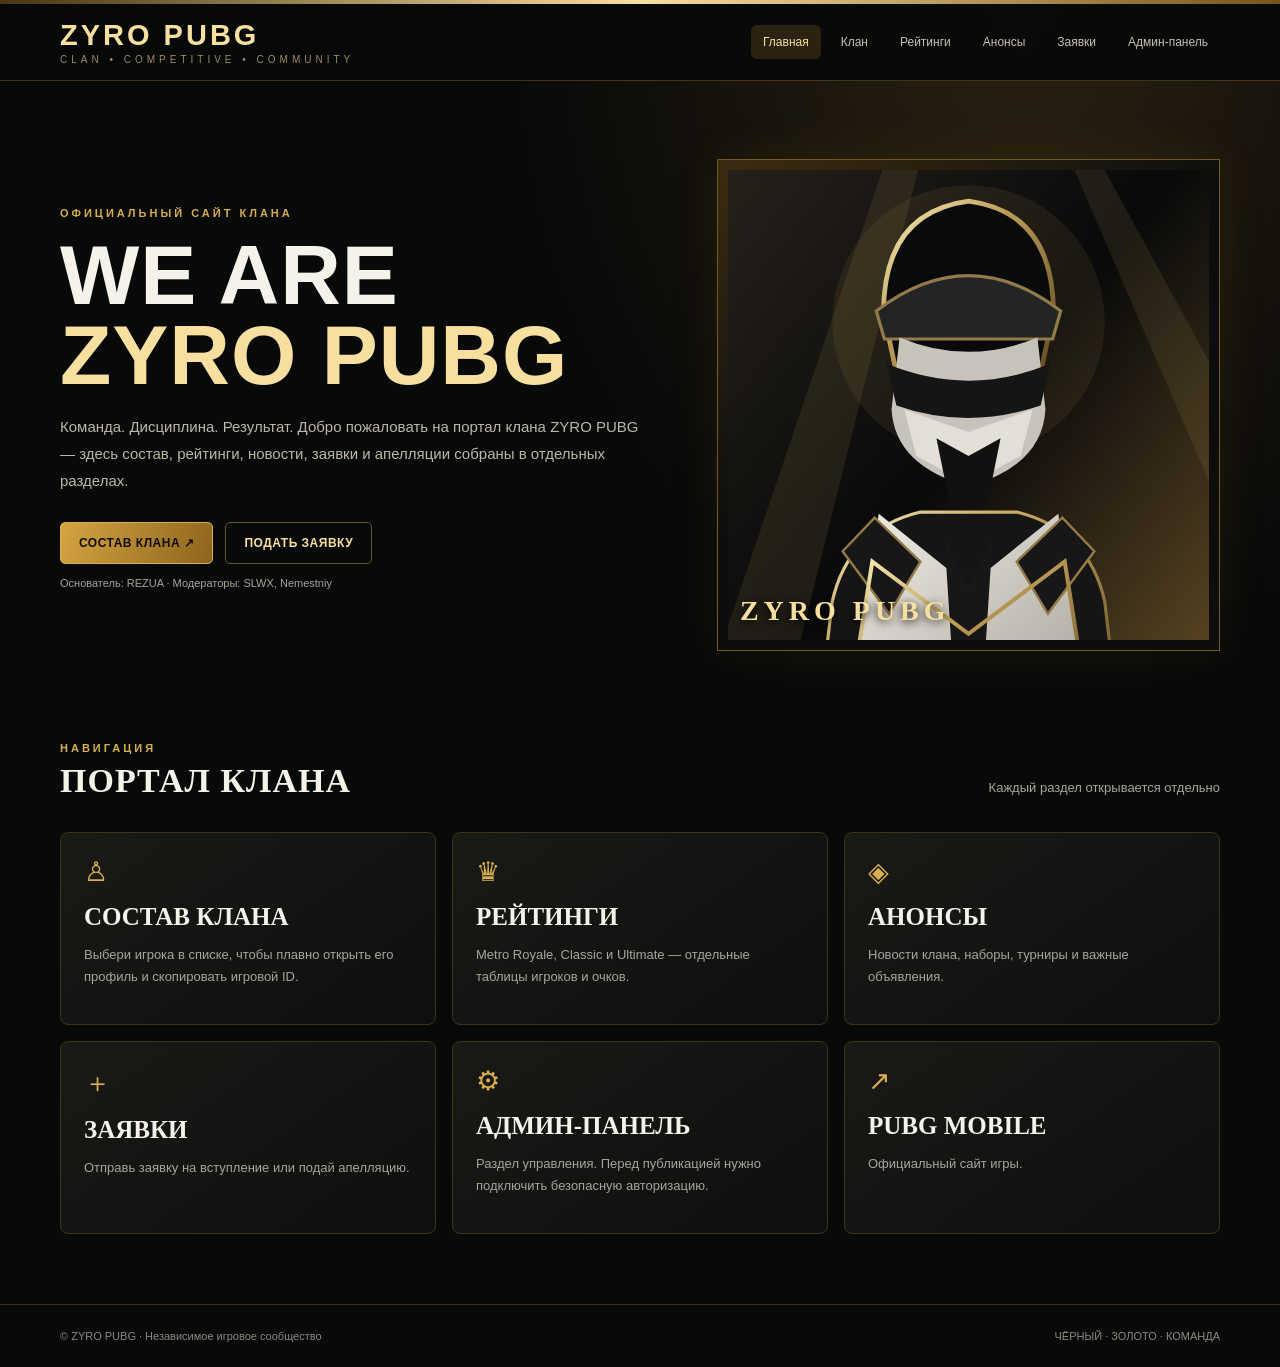
==== commit a0761b42: "Fix" ====
--- a/index.html
+++ b/index.html
@@ -1 +1 @@
-<!doctype html><html lang="ru"><head><meta charset="utf-8"><meta name="viewport" content="width=device-width,initial-scale=1"><meta name="theme-color" content="#080909"><title>Главная — ZYRO PUBG</title><meta name="description" content="Официальный сайт клана ZYRO PUBG"><link rel="stylesheet" href="assets/style.css"><script src="assets/config.js"></script><script defer src="assets/site.js"></script></head><body><div class="topline"></div><header><div class="wrap nav"><a class="brand" href="index.html">ZYRO PUBG<small>CLAN • COMPETITIVE • COMMUNITY</small></a><button class="menu-btn" aria-label="Открыть меню">☰ МЕНЮ</button><nav class="navlinks"><a href="index.html" class="active">Главная</a><a href="clan.html" class="">Клан</a><a href="ratings.html" class="">Рейтинги</a><a href="news.html" class="">Анонсы</a><a href="apply.html" class="">Заявки</a><a href="admin.html" class="">Админ-панель</a></nav></div></header><main><section class="wrap hero"><div><div class="eyebrow">ОФИЦИАЛЬНЫЙ САЙТ КЛАНА</div><h1>WE ARE<br><span>ZYRO PUBG</span></h1><p class="lead">Команда. Дисциплина. Результат. Добро пожаловать на портал клана ZYRO PUBG — здесь состав, рейтинги, новости, заявки и апелляции собраны в отдельных разделах.</p><div class="actions"><a class="btn" href="clan.html">СОСТАВ КЛАНА ↗</a><a class="btn ghost" href="apply.html">ПОДАТЬ ЗАЯВКУ</a></div><p class="form-note">Основатель: REZUA · Модераторы: SLWX, Nemestniy</p></div><div class="hero-art"><img src="assets/shared-player.svg" alt="Фирменный образ персонажа ZYRO PUBG"></div></section><section class="wrap section"><div class="section-title"><div><div class="eyebrow">НАВИГАЦИЯ</div><h2>ПОРТАЛ КЛАНА</h2></div><p>Каждый раздел открывается отдельно</p></div><div class="grid"><a class="tile" href="clan.html"><div class="ico">♙</div><h3>СОСТАВ КЛАНА</h3><p>Выбери игрока в списке, чтобы плавно открыть его профиль и скопировать игровой ID.</p></a><a class="tile" href="ratings.html"><div class="ico">♛</div><h3>РЕЙТИНГИ</h3><p>Metro Royale, Classic и Ultimate — отдельные таблицы игроков и очков.</p></a><a class="tile" href="news.html"><div class="ico">◈</div><h3>АНОНСЫ</h3><p>Новости клана, наборы, турниры и важные объявления.</p></a><a class="tile" href="apply.html"><div class="ico">＋</div><h3>ЗАЯВКИ</h3><p>Отправь заявку на вступление или подай апелляцию.</p></a><a class="tile" href="admin.html"><div class="ico">⚙</div><h3>АДМИН-ПАНЕЛЬ</h3><p>Раздел управления. Перед публикацией нужно подключить безопасную авторизацию.</p></a><a class="tile" href="https://www.pubgmobile.com/" target="_blank" rel="noopener"><div class="ico">↗</div><h3>PUBG MOBILE</h3><p>Официальный сайт игры.</p></a></div></section></main><footer class="footer"><div class="wrap"><span>© ZYRO PUBG · Независимое игровое сообщество</span><span>ЧЁРНЫЙ · ЗОЛОТО · КОМАНДА</span></div></footer></body></html>+<!doctype html><html lang="ru"><head><meta charset="utf-8"><meta name="viewport" content="width=device-width,initial-scale=1"><meta name="theme-color" content="#080909"><title>Главная — ZYRO PUBG</title><meta name="description" content="Официальный сайт клана ZYRO PUBG"><link rel="stylesheet" href="style.css"><script src="config.js"></script><script defer src="site.js"></script></head><body><div class="topline"></div><header><div class="wrap nav"><a class="brand" href="index.html">ZYRO PUBG<small>CLAN • COMPETITIVE • COMMUNITY</small></a><button class="menu-btn" aria-label="Открыть меню">☰ МЕНЮ</button><nav class="navlinks"><a href="index.html" class="active">Главная</a><a href="clan.html" class="">Клан</a><a href="ratings.html" class="">Рейтинги</a><a href="news.html" class="">Анонсы</a><a href="apply.html" class="">Заявки</a><a href="admin.html" class="">Админ-панель</a></nav></div></header><main><section class="wrap hero"><div><div class="eyebrow">ОФИЦИАЛЬНЫЙ САЙТ КЛАНА</div><h1>WE ARE<br><span>ZYRO PUBG</span></h1><p class="lead">Команда. Дисциплина. Результат. Добро пожаловать на портал клана ZYRO PUBG — здесь состав, рейтинги, новости, заявки и апелляции собраны в отдельных разделах.</p><div class="actions"><a class="btn" href="clan.html">СОСТАВ КЛАНА ↗</a><a class="btn ghost" href="apply.html">ПОДАТЬ ЗАЯВКУ</a></div><p class="form-note">Основатель: REZUA · Модераторы: SLWX, Nemestniy</p></div><div class="hero-art"><img src="shared-player.svg" alt="Фирменный образ персонажа ZYRO PUBG"></div></section><section class="wrap section"><div class="section-title"><div><div class="eyebrow">НАВИГАЦИЯ</div><h2>ПОРТАЛ КЛАНА</h2></div><p>Каждый раздел открывается отдельно</p></div><div class="grid"><a class="tile" href="clan.html"><div class="ico">♙</div><h3>СОСТАВ КЛАНА</h3><p>Выбери игрока в списке, чтобы плавно открыть его профиль и скопировать игровой ID.</p></a><a class="tile" href="ratings.html"><div class="ico">♛</div><h3>РЕЙТИНГИ</h3><p>Metro Royale, Classic и Ultimate — отдельные таблицы игроков и очков.</p></a><a class="tile" href="news.html"><div class="ico">◈</div><h3>АНОНСЫ</h3><p>Новости клана, наборы, турниры и важные объявления.</p></a><a class="tile" href="apply.html"><div class="ico">＋</div><h3>ЗАЯВКИ</h3><p>Отправь заявку на вступление или подай апелляцию.</p></a><a class="tile" href="admin.html"><div class="ico">⚙</div><h3>АДМИН-ПАНЕЛЬ</h3><p>Раздел управления. Перед публикацией нужно подключить безопасную авторизацию.</p></a><a class="tile" href="https://www.pubgmobile.com/" target="_blank" rel="noopener"><div class="ico">↗</div><h3>PUBG MOBILE</h3><p>Официальный сайт игры.</p></a></div></section></main><footer class="footer"><div class="wrap"><span>© ZYRO PUBG · Независимое игровое сообщество</span><span>ЧЁРНЫЙ · ЗОЛОТО · КОМАНДА</span></div></footer></body></html>
--- a/style.css
+++ b/style.css
@@ -0,0 +1,3 @@
+@import url('https://fonts.googleapis.com/css2?family=Barlow+Condensed:wght@400;500;600;700;800&family=Inter:wght@400;500;600;700&display=swap');
+:root{--bg:#080909;--panel:#111212;--panel2:#171817;--gold:#d7ae50;--gold2:#f7dfa0;--muted:#a8a49a;--line:#4b3b1d;--white:#f5f2e9}*{box-sizing:border-box}html{scroll-behavior:smooth}body{margin:0;background:radial-gradient(ellipse at 80% 0%,#2b2110 0,transparent 35%),var(--bg);color:var(--white);font-family:Inter,Arial,sans-serif;min-height:100vh}a{color:inherit;text-decoration:none}button,input,textarea,select{font:inherit}.wrap{width:min(1160px,92%);margin:auto}.topline{height:4px;background:linear-gradient(90deg,#4b3510,var(--gold2),#76551a)}header{position:sticky;top:0;z-index:20;background:#080909eF;backdrop-filter:blur(14px);border-bottom:1px solid #443519}.nav{min-height:76px;display:flex;align-items:center;justify-content:space-between;gap:18px}.brand{font:800 29px 'Barlow Condensed',sans-serif;letter-spacing:3px;color:var(--gold2)}.brand small{display:block;font:500 10px Inter,sans-serif;letter-spacing:4px;color:#9d8a61;margin-top:2px}.navlinks{display:flex;gap:8px;flex-wrap:wrap}.navlinks a{font-size:12px;padding:10px 12px;border-radius:6px;color:#c7c1b3;transition:.2s}.navlinks a:hover,.navlinks a.active{background:#2b2211;color:var(--gold2)}.menu-btn{display:none;background:none;color:var(--gold);border:1px solid var(--line);padding:9px;border-radius:6px}.hero{padding:78px 0 55px;display:grid;grid-template-columns:1.1fr .9fr;align-items:center;gap:42px}.eyebrow{color:var(--gold);font-size:11px;font-weight:700;letter-spacing:3px;text-transform:uppercase}.hero h1,.pagehead h1{font:800 clamp(44px,7vw,84px)/.95 'Barlow Condensed',sans-serif;letter-spacing:1px;margin:17px 0}.hero h1 span{color:var(--gold2)}.lead{max-width:580px;color:#bdb7a9;line-height:1.8;font-size:15px}.actions{display:flex;gap:12px;flex-wrap:wrap;margin-top:28px}.btn{display:inline-flex;justify-content:center;align-items:center;gap:8px;padding:13px 18px;border:1px solid var(--gold);background:linear-gradient(110deg,#d4a541,#8d641e);color:#100d07;border-radius:5px;font-weight:800;font-size:12px;letter-spacing:.5px;cursor:pointer;transition:transform .2s,filter .2s}.btn:hover{transform:translateY(-2px);filter:brightness(1.1)}.btn.ghost{background:transparent;color:var(--gold2);border-color:#6b5428}.hero-art{border:1px solid #735821;padding:10px;background:linear-gradient(145deg,#3d2b11,#0c0d0c 45%);box-shadow:0 0 45px #a579201c;position:relative}.hero-art img{display:block;width:100%;max-height:470px;object-fit:cover;object-position:center 30%;filter:saturate(.72)}.hero-art:after{content:'ZYRO PUBG';position:absolute;bottom:23px;left:22px;font:800 28px 'Barlow Condensed';letter-spacing:5px;color:var(--gold2);text-shadow:0 2px 10px #000}.section{padding:36px 0 70px}.section-title{display:flex;justify-content:space-between;align-items:end;gap:20px;margin-bottom:24px}.section-title h2,.pagehead h1{font-family:'Barlow Condensed';letter-spacing:1px}.section-title h2{font-size:34px;margin:8px 0}.section-title p{color:var(--muted);font-size:13px}.grid{display:grid;grid-template-columns:repeat(3,1fr);gap:16px}.tile{display:block;padding:23px;background:linear-gradient(145deg,#191916,#0e0f0e);border:1px solid #3f321a;border-radius:8px;transition:.25s}.tile:hover{border-color:var(--gold);transform:translateY(-4px)}.tile .ico{font-size:27px;color:var(--gold)}.tile h3{font:700 25px 'Barlow Condensed';margin:15px 0 7px}.tile p{color:var(--muted);font-size:13px;line-height:1.7}.pagehead{padding:48px 0 28px;border-bottom:1px solid #332916;margin-bottom:28px}.pagehead h1{font-size:56px;margin:10px 0}.pagehead p{color:var(--muted);max-width:700px;line-height:1.7}.panel{background:linear-gradient(145deg,#151613,#0d0e0d);border:1px solid #44351a;border-radius:8px;padding:22px}.roster-layout{display:grid;grid-template-columns:300px 1fr;gap:18px;align-items:start}.roster-list{display:grid;gap:10px}.player-btn{width:100%;display:flex;align-items:center;gap:12px;text-align:left;padding:10px;background:#101110;color:var(--white);border:1px solid #3a2d18;border-radius:7px;cursor:pointer;transition:.25s}.player-btn:hover,.player-btn.selected{border-color:var(--gold);background:#211b10;box-shadow:0 0 22px #b98c2520}.player-btn img{width:68px;height:76px;object-fit:cover;object-position:top;border:1px solid #7e6126;border-radius:4px}.player-btn strong{display:block;font:700 23px 'Barlow Condensed';letter-spacing:.5px}.player-btn small{color:var(--gold);font-size:10px;text-transform:uppercase;letter-spacing:1px}.profile{display:grid;grid-template-columns:minmax(180px,.8fr) 1.2fr;gap:22px;animation:reveal .45s ease both}.profile-photo{width:100%;height:100%;min-height:390px;max-height:560px;object-fit:cover;object-position:top;border:1px solid #8e6a2c;background:#19150d}.profile h2{font:800 48px 'Barlow Condensed';margin:8px 0}.role{display:inline-block;border:1px solid #715622;color:var(--gold2);background:#251d0e;padding:7px 10px;font-size:11px;letter-spacing:1px}.label{font-size:10px;color:#b5a477;letter-spacing:2px;margin:25px 0 8px}.idbox{display:flex;border:1px solid #5b451e;border-radius:5px;overflow:hidden}.idbox code{padding:13px;flex:1;font-size:17px;letter-spacing:1px;background:#090a09;overflow-wrap:anywhere}.idbox button{background:#d2a744;color:#100d07;border:0;padding:0 15px;cursor:pointer}.statgrid{display:grid;grid-template-columns:repeat(3,1fr);gap:8px;margin-top:16px}.stat{padding:12px 8px;text-align:center;background:#0c0d0c;border:1px solid #392c17}.stat b{display:block;color:var(--gold2);font:700 17px 'Barlow Condensed';margin:8px 0}.stat small{font-size:9px;color:var(--muted);letter-spacing:.6px}.notice{color:var(--muted);font-size:12px;line-height:1.7}.empty-state{padding:55px 15px;text-align:center;color:var(--muted);border:1px dashed #4a391a;border-radius:8px}.tabs{display:flex;gap:8px;flex-wrap:wrap;margin:18px 0}.tab{background:#121311;border:1px solid #4b3b1d;color:#d8cba9;padding:10px 15px;border-radius:5px;cursor:pointer}.tab.active{background:#d2a744;color:#100d07;border-color:#e7c567;font-weight:800}.tablewrap{overflow:auto;border:1px solid #3c2f19;border-radius:8px}table{width:100%;border-collapse:collapse;min-width:560px}th,td{text-align:left;padding:14px;border-bottom:1px solid #2c271b;font-size:12px}th{color:var(--gold2);background:#1b170e;font-size:10px;letter-spacing:1px}td{color:#d9d4c8}tbody tr:hover{background:#19170f}.formgrid{display:grid;grid-template-columns:repeat(2,1fr);gap:14px}.field{display:grid;gap:7px}.field.full{grid-column:1/-1}.field label{font-size:11px;color:#c8b783;letter-spacing:.7px}.field input,.field select,.field textarea{width:100%;padding:12px;background:#090a09;color:#f5f2e9;border:1px solid #51401f;border-radius:5px;outline:none}.field input:focus,.field textarea:focus,.field select:focus{border-color:var(--gold)}.field textarea{min-height:115px;resize:vertical}.form-note{font-size:11px;color:var(--muted);line-height:1.6}.news-list{display:grid;gap:12px}.news-card{padding:20px;border:1px solid #3d3019;background:#121310;border-radius:7px}.news-card time{color:var(--gold);font-size:10px;letter-spacing:1px}.news-card h3{font:700 26px 'Barlow Condensed';margin:8px 0}.news-card p{color:#b8b2a5;font-size:13px;line-height:1.7}.footer{border-top:1px solid #3b2d17;padding:25px 0;color:#8e897e;font-size:11px}.footer .wrap{display:flex;justify-content:space-between;gap:15px;flex-wrap:wrap}.status{color:#9ad2a0;font-size:11px}.hidden{display:none!important}@keyframes reveal{from{opacity:0;transform:translateY(12px) scale(.99);filter:blur(3px)}to{opacity:1;transform:none;filter:blur(0)}}
+@media(max-width:800px){.nav{min-height:66px}.menu-btn{display:block}.navlinks{display:none;position:absolute;top:66px;left:0;right:0;background:#090a09;border-bottom:1px solid #47361a;padding:12px 4%;flex-direction:column}.navlinks.open{display:flex}.navlinks a{padding:13px}.hero{grid-template-columns:1fr;padding-top:45px;gap:25px}.hero-art img{max-height:360px}.grid{grid-template-columns:1fr}.roster-layout{grid-template-columns:1fr}.roster-list{grid-template-columns:repeat(3,minmax(0,1fr))}.player-btn{display:block;padding:7px}.player-btn img{width:100%;height:100px}.player-btn strong{font-size:18px}.player-btn small{font-size:8px}.profile{grid-template-columns:1fr 1fr;gap:14px}.profile-photo{min-height:320px}.profile h2{font-size:38px}.statgrid{grid-template-columns:1fr}.stat{padding:9px}.formgrid{grid-template-columns:1fr}.field.full{grid-column:auto}.pagehead h1{font-size:45px}}@media(max-width:480px){.profile{grid-template-columns:1fr}.profile-photo{height:300px;min-height:0}.statgrid{grid-template-columns:repeat(3,1fr)}.roster-list{grid-template-columns:repeat(3,minmax(0,1fr))}.player-btn img{height:75px}.player-btn strong{font-size:16px}.player-btn small{font-size:7px}.hero h1{font-size:54px}}
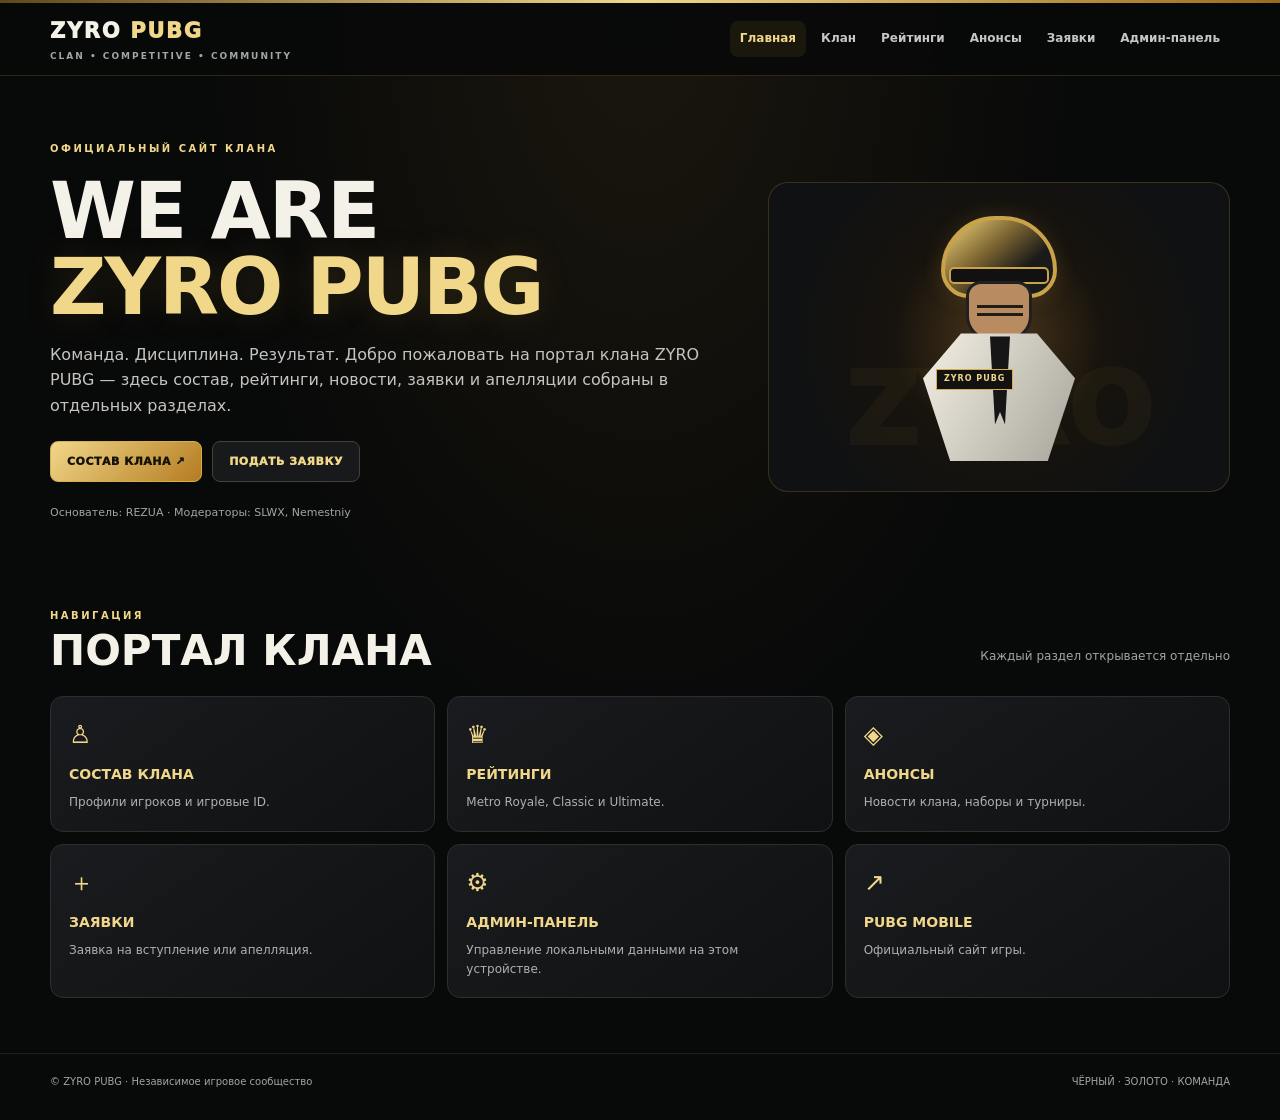
==== commit 8f2ee63a: "Fix" ====
--- a/index.html
+++ b/index.html
@@ -1 +1,4 @@
-<!doctype html><html lang="ru"><head><meta charset="utf-8"><meta name="viewport" content="width=device-width,initial-scale=1"><meta name="theme-color" content="#080909"><title>Главная — ZYRO PUBG</title><meta name="description" content="Официальный сайт клана ZYRO PUBG"><link rel="stylesheet" href="style.css"><script src="config.js"></script><script defer src="site.js"></script></head><body><div class="topline"></div><header><div class="wrap nav"><a class="brand" href="index.html">ZYRO PUBG<small>CLAN • COMPETITIVE • COMMUNITY</small></a><button class="menu-btn" aria-label="Открыть меню">☰ МЕНЮ</button><nav class="navlinks"><a href="index.html" class="active">Главная</a><a href="clan.html" class="">Клан</a><a href="ratings.html" class="">Рейтинги</a><a href="news.html" class="">Анонсы</a><a href="apply.html" class="">Заявки</a><a href="admin.html" class="">Админ-панель</a></nav></div></header><main><section class="wrap hero"><div><div class="eyebrow">ОФИЦИАЛЬНЫЙ САЙТ КЛАНА</div><h1>WE ARE<br><span>ZYRO PUBG</span></h1><p class="lead">Команда. Дисциплина. Результат. Добро пожаловать на портал клана ZYRO PUBG — здесь состав, рейтинги, новости, заявки и апелляции собраны в отдельных разделах.</p><div class="actions"><a class="btn" href="clan.html">СОСТАВ КЛАНА ↗</a><a class="btn ghost" href="apply.html">ПОДАТЬ ЗАЯВКУ</a></div><p class="form-note">Основатель: REZUA · Модераторы: SLWX, Nemestniy</p></div><div class="hero-art"><img src="shared-player.svg" alt="Фирменный образ персонажа ZYRO PUBG"></div></section><section class="wrap section"><div class="section-title"><div><div class="eyebrow">НАВИГАЦИЯ</div><h2>ПОРТАЛ КЛАНА</h2></div><p>Каждый раздел открывается отдельно</p></div><div class="grid"><a class="tile" href="clan.html"><div class="ico">♙</div><h3>СОСТАВ КЛАНА</h3><p>Выбери игрока в списке, чтобы плавно открыть его профиль и скопировать игровой ID.</p></a><a class="tile" href="ratings.html"><div class="ico">♛</div><h3>РЕЙТИНГИ</h3><p>Metro Royale, Classic и Ultimate — отдельные таблицы игроков и очков.</p></a><a class="tile" href="news.html"><div class="ico">◈</div><h3>АНОНСЫ</h3><p>Новости клана, наборы, турниры и важные объявления.</p></a><a class="tile" href="apply.html"><div class="ico">＋</div><h3>ЗАЯВКИ</h3><p>Отправь заявку на вступление или подай апелляцию.</p></a><a class="tile" href="admin.html"><div class="ico">⚙</div><h3>АДМИН-ПАНЕЛЬ</h3><p>Раздел управления. Перед публикацией нужно подключить безопасную авторизацию.</p></a><a class="tile" href="https://www.pubgmobile.com/" target="_blank" rel="noopener"><div class="ico">↗</div><h3>PUBG MOBILE</h3><p>Официальный сайт игры.</p></a></div></section></main><footer class="footer"><div class="wrap"><span>© ZYRO PUBG · Независимое игровое сообщество</span><span>ЧЁРНЫЙ · ЗОЛОТО · КОМАНДА</span></div></footer></body></html>+<!doctype html><html lang="ru"><head><meta charset="utf-8"><meta name="viewport" content="width=device-width,initial-scale=1"><meta name="theme-color" content="#080909"><title>Главная — ZYRO PUBG</title><meta name="description" content="Официальный сайт клана ZYRO PUBG"><style>
+:root{--bg:#080909;--panel:#121416;--panel2:#191b1e;--line:#2c2e31;--gold:#d8ad4a;--gold2:#f1d789;--text:#f4f1e8;--muted:#a2a4a8;--red:#d85d51;--green:#62d5a0}
+*{box-sizing:border-box}html{scroll-behavior:smooth}body{margin:0;background:radial-gradient(ellipse at top,#1b170e 0,#080909 48%);color:var(--text);font:15px/1.6 system-ui,-apple-system,BlinkMacSystemFont,"Segoe UI",sans-serif}a{color:inherit;text-decoration:none}button,input,textarea,select{font:inherit}.wrap{width:min(1180px,calc(100% - 28px));margin:auto}.topline{height:3px;background:linear-gradient(90deg,#604719,var(--gold2),#9b6b1d)}header{position:sticky;top:0;z-index:20;background:#080909ed;backdrop-filter:blur(12px);border-bottom:1px solid #d8ad4a30}.nav{min-height:72px;display:flex;align-items:center;justify-content:space-between;gap:16px}.brand{font-size:21px;font-weight:1000;letter-spacing:1.7px}.brand span{color:var(--gold2)}.brand small{display:block;font-size:9px;letter-spacing:2px;color:var(--muted);font-weight:700}.navlinks{display:flex;gap:5px;align-items:center;flex-wrap:wrap}.navlinks a{padding:8px 10px;border-radius:8px;color:#c6c6c6;font-size:12px;font-weight:800}.navlinks a:hover,.navlinks a.active{background:#d8ad4a16;color:var(--gold2)}.menu-btn{display:none;background:#191b1e;border:1px solid var(--line);color:var(--gold2);border-radius:8px;padding:8px 10px}.hero{display:grid;grid-template-columns:1.2fr .8fr;gap:25px;align-items:center;padding:65px 0 50px;min-height:450px}.eyebrow{color:var(--gold2);font-size:10px;letter-spacing:2.5px;font-weight:900}.hero h1{font-size:clamp(42px,7vw,78px);line-height:.98;letter-spacing:-2px;margin:16px 0}.hero h1 span{color:var(--gold2);text-shadow:0 0 35px #d8ad4a25}.lead{color:#c5c4bf;max-width:650px;font-size:16px}.actions{display:flex;gap:10px;flex-wrap:wrap;margin:22px 0}.btn{display:inline-flex;align-items:center;justify-content:center;border:1px solid var(--gold);background:linear-gradient(135deg,var(--gold2),#b47c21);color:#171208;padding:11px 16px;border-radius:8px;font-size:11px;font-weight:1000;letter-spacing:.5px;cursor:pointer}.btn.ghost,.btn.secondary{background:#17191b;color:var(--gold2);border-color:#45403a}.form-note,.muted{font-size:11px;color:var(--muted)}.hero-art{min-height:310px;display:grid;place-items:center;border:1px solid #d8ad4a35;border-radius:20px;background:radial-gradient(circle,#4b371b 0,#17130d 38%,#101112 72%);overflow:hidden;position:relative}.hero-art:before{content:"ZYRO";font-size:100px;font-weight:1000;color:#d8ad4a0c;position:absolute;bottom:0}.fighter{width:190px;height:265px;position:relative;z-index:1}.helmet{position:absolute;top:12px;left:37px;width:116px;height:82px;border-radius:55px 55px 28px 28px;background:linear-gradient(140deg,#f5d77b,#76602f 42%,#191a1a 70%);border:4px solid #c9a249;box-shadow:0 0 22px #d8ad4a25}.helmet:after{content:"";position:absolute;left:4px;right:4px;bottom:10px;height:13px;background:#111;border:2px solid #c9a249;border-radius:5px}.face{position:absolute;top:77px;left:62px;width:66px;height:60px;background:#b98b61;border-radius:15px 15px 25px 25px;border:3px solid #202020}.face:after{content:"";position:absolute;top:21px;left:8px;width:46px;height:5px;border-top:3px solid #211d19;border-bottom:3px solid #211d19}.shirt{position:absolute;top:129px;left:19px;width:152px;height:128px;background:linear-gradient(120deg,#f4f0e5,#a7a49b);clip-path:polygon(25% 0,75% 0,100% 35%,82% 100%,18% 100%,0 35%);border:0}.tie{position:absolute;top:132px;left:86px;width:20px;height:88px;background:#161616;clip-path:polygon(0 0,100% 0,75% 100%,50% 86%,25% 100%)}.badge{position:absolute;top:165px;left:32px;background:#121212;color:var(--gold2);border:1px solid var(--gold);padding:3px 7px;font-size:8px;font-weight:900;letter-spacing:1px}.section{padding:25px 0 55px}.section-title{display:flex;justify-content:space-between;align-items:end;gap:15px;margin-bottom:18px}.section-title h2,.pagehead h1{margin:4px 0;font-size:clamp(27px,4vw,42px);line-height:1.1}.section-title p,.pagehead p{color:var(--muted);font-size:12px}.grid{display:grid;grid-template-columns:repeat(3,1fr);gap:12px}.tile,.panel,.player-button,.profile-card,.stat{border:1px solid var(--line);border-radius:13px;background:linear-gradient(145deg,#191b1e,#101112);padding:18px}.tile{transition:transform .2s,border-color .2s}.tile:hover{transform:translateY(-3px);border-color:#94722e}.ico{color:var(--gold2);font-size:25px}.tile h3{margin:8px 0;color:var(--gold2);font-size:14px}.tile p{margin:0;color:#aeb0b2;font-size:12px}.footer{border-top:1px solid #d8ad4a20;color:var(--muted);font-size:10px;padding:20px 0 30px}.footer .wrap{display:flex;justify-content:space-between;gap:10px;flex-wrap:wrap}.pagehead{padding:42px 0 22px}.pagehead p{max-width:750px;font-size:13px}.roster-layout{display:grid;grid-template-columns:300px 1fr;gap:14px}.roster-list{display:grid;gap:8px;align-content:start}.player-button{width:100%;text-align:left;display:flex;align-items:center;justify-content:space-between;color:var(--text);cursor:pointer}.player-button.active,.player-button:hover{border-color:var(--gold);background:#2a2212}.player-button small{display:block;color:var(--muted)}.player-button b{color:var(--gold2)}.profile-card{display:grid;grid-template-columns:190px 1fr;gap:20px;align-items:center;min-height:300px;animation:appear .3s ease}.profile-card .hero-art{min-height:260px}.profile-card h2{color:var(--gold2);font-size:28px;margin:5px 0}.profile-card .id{display:inline-block;background:#0b0c0d;border:1px solid var(--line);padding:8px 10px;border-radius:7px;font-family:monospace}.stats{display:grid;grid-template-columns:repeat(3,1fr);gap:10px;margin:18px 0}.stat strong{display:block;color:var(--gold2);font-size:21px}.stat span{font-size:10px;color:var(--muted)}.table-wrap{overflow:auto;border:1px solid var(--line);border-radius:10px}table{border-collapse:collapse;width:100%;min-width:560px;background:#111314}th,td{text-align:left;padding:12px;border-bottom:1px solid var(--line);font-size:12px}th{color:var(--gold2);font-size:10px;text-transform:uppercase;letter-spacing:1px}td{color:#ddd}.rank{color:var(--gold2);font-weight:900}.news-list{display:grid;gap:12px}.news-card{padding:18px;border:1px solid var(--line);border-radius:12px;background:linear-gradient(135deg,#1b1b19,#101112)}.news-card h3{margin:5px 0;color:var(--gold2)}.news-card p{color:#c2c2c0;font-size:13px}.tag{display:inline-block;border:1px solid #705827;background:#d8ad4a12;color:var(--gold2);padding:3px 8px;border-radius:5px;font-size:9px;font-weight:900}.form-grid{display:grid;grid-template-columns:1fr 1fr;gap:12px}.field{display:grid;gap:5px;margin-bottom:13px}.field label{font-size:11px;color:var(--gold2);font-weight:800}.field input,.field textarea,.field select{width:100%;background:#090a0b;border:1px solid #3a3b3d;color:var(--text);border-radius:8px;padding:11px;outline:none}.field textarea{min-height:100px;resize:vertical}.field input:focus,.field textarea:focus,.field select:focus{border-color:var(--gold)}.notice{padding:12px;background:#292111;border:1px solid #6c5427;color:#ddca94;border-radius:9px;font-size:11px;margin:12px 0}.hidden{display:none!important}.admin-layout{display:grid;grid-template-columns:220px 1fr;gap:14px}.admin-nav{display:grid;gap:7px;align-content:start}.admin-nav button{background:#17191b;border:1px solid var(--line);border-radius:8px;padding:10px;text-align:left;color:var(--text);cursor:pointer}.admin-nav button.active{border-color:var(--gold);color:var(--gold2)}.admin-view{display:none}.admin-view.active{display:block}.toast{padding:10px;color:var(--green);font-size:12px}.profile-mini{display:flex;gap:10px;align-items:center}.profile-mini .fighter{transform:scale(.45);transform-origin:top left;margin-right:-90px;margin-bottom:-140px}.empty{padding:22px;text-align:center;color:var(--muted);border:1px dashed var(--line);border-radius:10px}@keyframes appear{from{opacity:0;transform:translateY(8px)}to{opacity:1;transform:translateY(0)}}@media(max-width:780px){.nav{padding:10px 0;flex-wrap:wrap}.menu-btn{display:block}.navlinks{display:none;width:100%;flex-direction:column;align-items:stretch}.navlinks.open{display:flex}.navlinks a{padding:11px}.hero{grid-template-columns:1fr;padding-top:35px}.hero-art{min-height:280px}.grid{grid-template-columns:1fr 1fr}.roster-layout,.admin-layout{grid-template-columns:1fr}.profile-card{grid-template-columns:1fr}.profile-card .hero-art{min-height:220px}.form-grid{grid-template-columns:1fr}.stats{grid-template-columns:1fr 1fr}}@media(max-width:450px){.grid{grid-template-columns:1fr}.hero h1{font-size:46px}.section-title{align-items:start;flex-direction:column}.footer .wrap{flex-direction:column}}
+</style></head><body><div class="topline"></div><header><div class="wrap nav"><a class="brand" href="index.html">ZYRO <span>PUBG</span><small>CLAN • COMPETITIVE • COMMUNITY</small></a><button class="menu-btn" aria-label="Открыть меню" onclick="document.querySelector('.navlinks').classList.toggle('open')">☰ МЕНЮ</button><nav class="navlinks"><a href="index.html" class="active">Главная</a><a href="clan.html" class="">Клан</a><a href="ratings.html" class="">Рейтинги</a><a href="news.html" class="">Анонсы</a><a href="apply.html" class="">Заявки</a><a href="admin.html" class="">Админ-панель</a></nav></div></header><main><section class="wrap hero"><div><div class="eyebrow">ОФИЦИАЛЬНЫЙ САЙТ КЛАНА</div><h1>WE ARE<br><span>ZYRO PUBG</span></h1><p class="lead">Команда. Дисциплина. Результат. Добро пожаловать на портал клана ZYRO PUBG — здесь состав, рейтинги, новости, заявки и апелляции собраны в отдельных разделах.</p><div class="actions"><a class="btn" href="clan.html">СОСТАВ КЛАНА ↗</a><a class="btn ghost" href="apply.html">ПОДАТЬ ЗАЯВКУ</a></div><p class="form-note">Основатель: REZUA · Модераторы: SLWX, Nemestniy</p></div><div class="hero-art"><div class="fighter" aria-label="Стилизованный персонаж ZYRO"><div class="helmet"></div><div class="face"></div><div class="shirt"></div><div class="tie"></div><div class="badge">ZYRO PUBG</div></div></div></section><section class="wrap section"><div class="section-title"><div><div class="eyebrow">НАВИГАЦИЯ</div><h2>ПОРТАЛ КЛАНА</h2></div><p>Каждый раздел открывается отдельно</p></div><div class="grid"><a class="tile" href="clan.html"><div class="ico">♙</div><h3>СОСТАВ КЛАНА</h3><p>Профили игроков и игровые ID.</p></a><a class="tile" href="ratings.html"><div class="ico">♛</div><h3>РЕЙТИНГИ</h3><p>Metro Royale, Classic и Ultimate.</p></a><a class="tile" href="news.html"><div class="ico">◈</div><h3>АНОНСЫ</h3><p>Новости клана, наборы и турниры.</p></a><a class="tile" href="apply.html"><div class="ico">＋</div><h3>ЗАЯВКИ</h3><p>Заявка на вступление или апелляция.</p></a><a class="tile" href="admin.html"><div class="ico">⚙</div><h3>АДМИН-ПАНЕЛЬ</h3><p>Управление локальными данными на этом устройстве.</p></a><a class="tile" href="https://www.pubgmobile.com/" target="_blank" rel="noopener"><div class="ico">↗</div><h3>PUBG MOBILE</h3><p>Официальный сайт игры.</p></a></div></section></main><footer class="footer"><div class="wrap"><span>© ZYRO PUBG · Независимое игровое сообщество</span><span>ЧЁРНЫЙ · ЗОЛОТО · КОМАНДА</span></div></footer><script></script></body></html>
